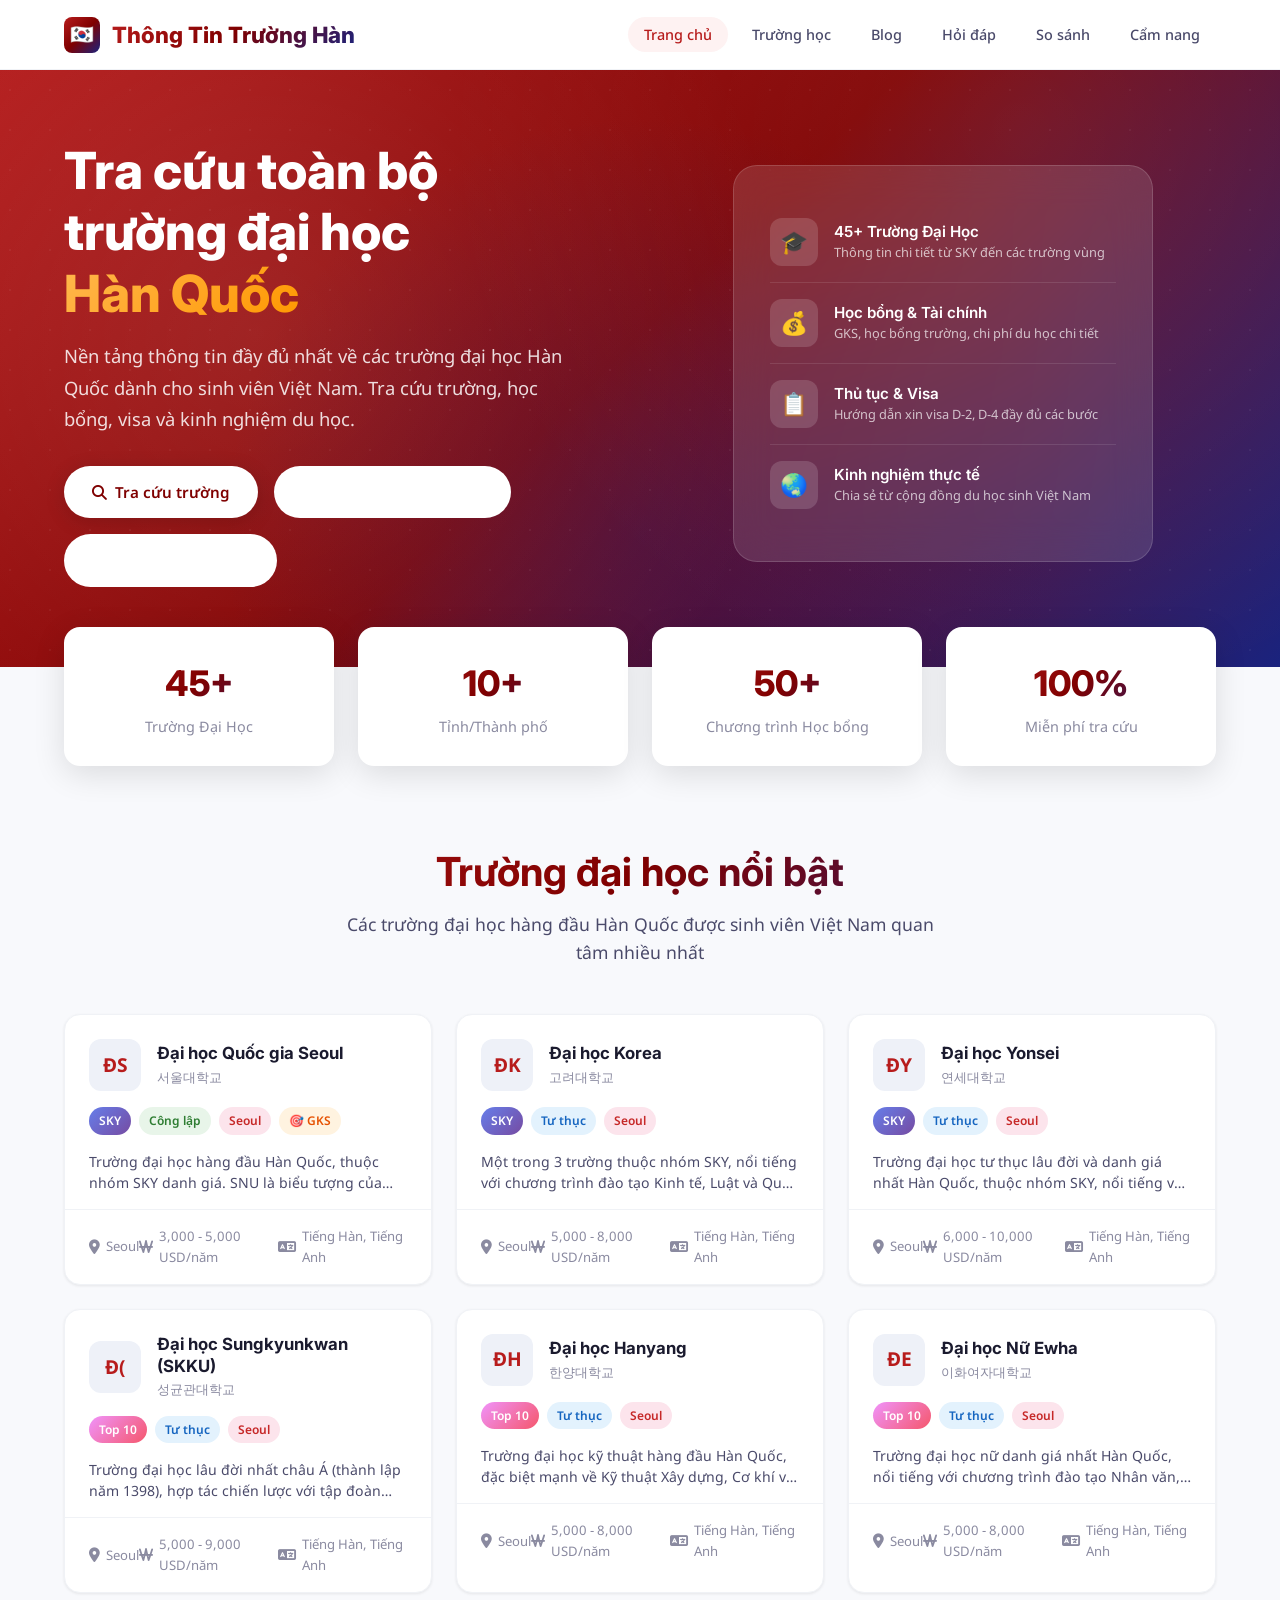
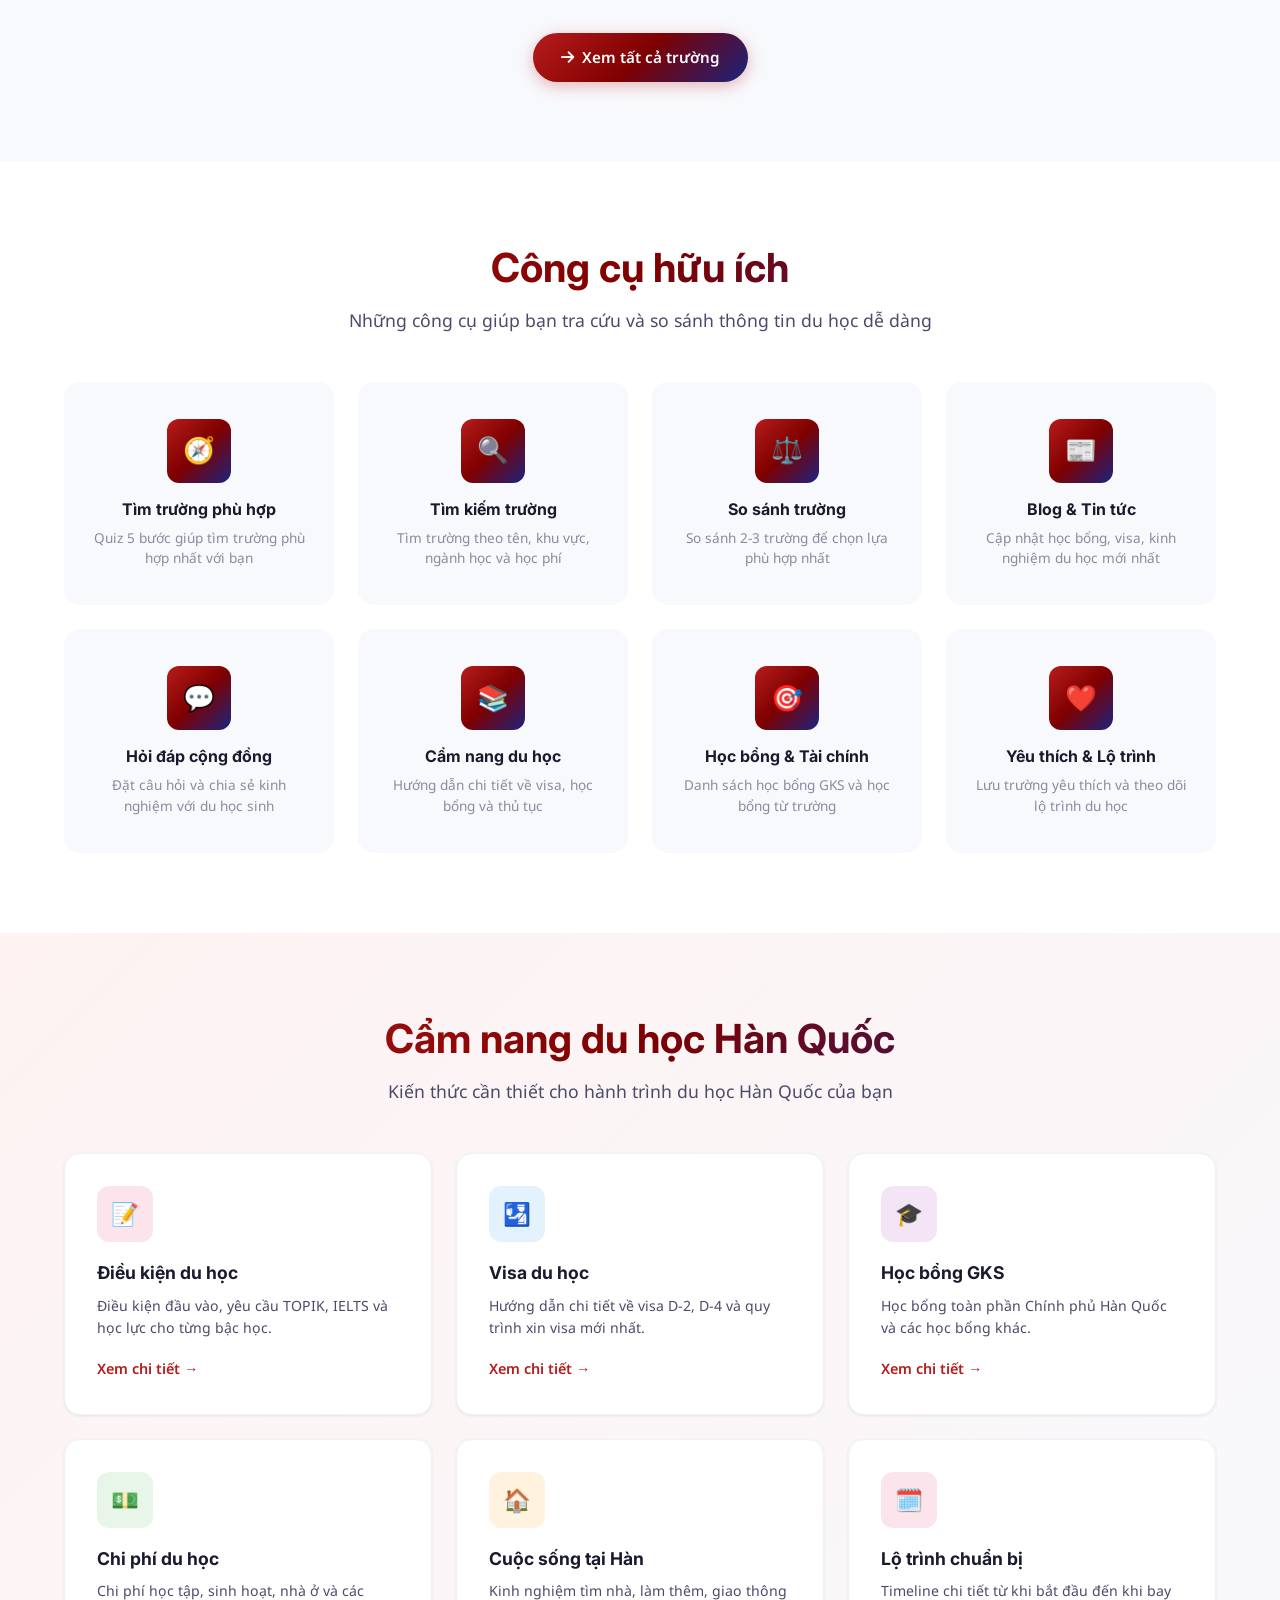
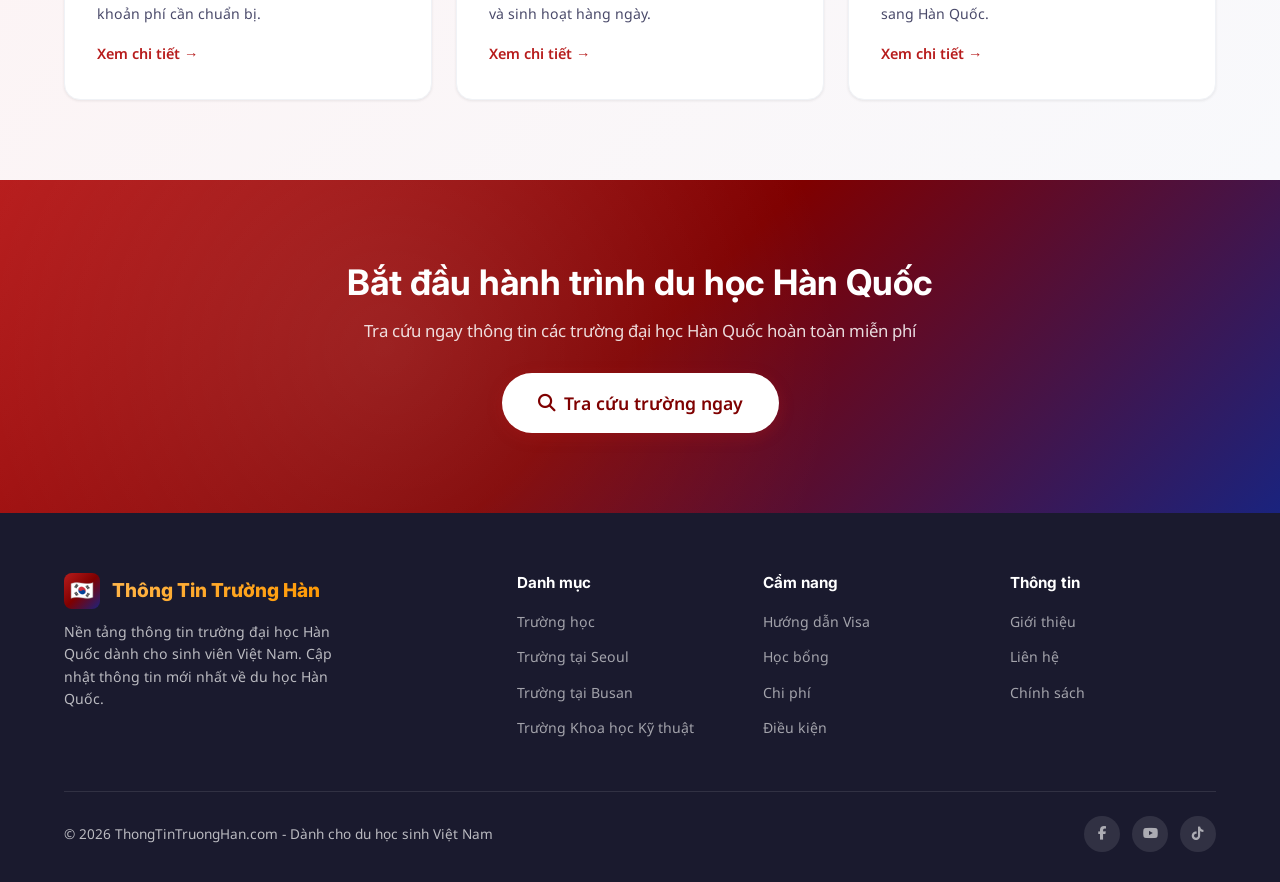
==== index.html @ 52c61689 "Initial commit: ThongTinTruongHan.com - Korean university info website for Vietnamese students" ====
<!DOCTYPE html>
<html lang="vi" xmlns:og="http://ogp.me/ns#">
<head>
    <meta charset="UTF-8">
    <meta name="viewport" content="width=device-width, initial-scale=1.0">
    
    <!-- Google tag (gtag.js) -->
    <script async src="https://www.googletagmanager.com/gtag/js?id=G-XXXXXXXXXX"></script>
    <script>
      window.dataLayer = window.dataLayer || [];
      function gtag(){dataLayer.push(arguments);}
      gtag('js', new Date());
      gtag('config', 'G-XXXXXXXXXX');
    </script>

    <title>Thông Tin Trường Hàn - Tra cứu trường đại học Hàn Quốc cho du học sinh Việt Nam</title>
    <meta name="description" content="Trang thông tin toàn diện về các trường đại học Hàn Quốc dành cho du học sinh Việt Nam. Tra cứu thông tin trường, học bổng, visa và cẩm nang du học Hàn Quốc.">
    <meta name="keywords" content="du học Hàn Quốc, trường đại học Hàn Quốc, học bổng Hàn Quốc, visa du học Hàn Quốc, du học sinh Việt Nam tại Hàn Quốc, thông tin trường Hàn">
    <meta name="robots" content="index, follow">
    <link rel="canonical" href="https://thongtintruonghan.com/">
    
    <!-- Open Graph -->
    <meta property="og:type" content="website">
    <meta property="og:title" content="Thông Tin Trường Hàn - Tra cứu trường đại học Hàn Quốc cho du học sinh Việt Nam">
    <meta property="og:description" content="Trang thông tin toàn diện về các trường đại học Hàn Quốc dành cho du học sinh Việt Nam. Tra cứu trường, học bổng, visa và cẩm nang du học.">
    <meta property="og:url" content="https://thongtintruonghan.com/">
    <meta property="og:locale" content="vi_VN">
    <meta property="og:site_name" content="Thông Tin Trường Hàn">
    
    <!-- Twitter Card -->
    <meta name="twitter:card" content="summary_large_image">
    <meta name="twitter:title" content="Thông Tin Trường Hàn - Tra cứu trường đại học Hàn Quốc">
    <meta name="twitter:description" content="Trang thông tin toàn diện về các trường đại học Hàn Quốc dành cho du học sinh Việt Nam.">
    
    <link rel="stylesheet" href="https://cdnjs.cloudflare.com/ajax/libs/font-awesome/6.5.1/css/all.min.css">
    <link rel="stylesheet" href="css/style.css">
    
    <!-- JSON-LD Structured Data: Website & Organization -->
    <script type="application/ld+json">
    {
        "@context": "https://schema.org",
        "@type": "WebSite",
        "name": "Thông Tin Trường Hàn",
        "url": "https://thongtintruonghan.com/",
        "description": "Nền tảng thông tin trường đại học Hàn Quốc dành cho du học sinh Việt Nam",
        "inLanguage": "vi",
        "potentialAction": {
            "@type": "SearchAction",
            "target": "https://thongtintruonghan.com/truong-hoc.html?search={search_term_string}",
            "query-input": "required name=search_term_string"
        }
    }
    </script>
    <script type="application/ld+json">
    {
        "@context": "https://schema.org",
        "@type": "Organization",
        "name": "Thông Tin Trường Hàn",
        "url": "https://thongtintruonghan.com/",
        "description": "Nền tảng thông tin trường đại học Hàn Quốc dành cho du học sinh Việt Nam",
        "foundingDate": "2026",
        "numberOfEmployees": {"@type": "QuantitativeValue", "minValue": 1, "maxValue": 5}
    }
    </script>
    
    <!-- Breadcrumb structured data -->
    <script type="application/ld+json">
    {
        "@context": "https://schema.org",
        "@type": "BreadcrumbList",
        "itemListElement": [{
            "@type": "ListItem",
            "position": 1,
            "name": "Trang chủ",
            "item": "https://thongtintruonghan.com/"
        }]
    }
    </script>
</head>
<body>
    <!-- Navigation -->
    <nav class="navbar" id="navbar">
        <div class="container">
            <a href="index.html" class="nav-brand">
                <div class="brand-icon">🇰🇷</div>
                <span>Thông Tin Trường Hàn</span>
            </a>
            <button class="nav-toggle" id="navToggle" aria-label="Toggle menu">☰</button>
            <ul class="nav-links" id="navLinks">
                <li><a href="index.html" class="active">Trang chủ</a></li>
                <li><a href="truong-hoc.html">Trường học</a></li>
                <li><a href="blog.html">Blog</a></li>
                <li><a href="hoi-dap.html">Hỏi đáp</a></li>
                <li><a href="truong-hoc.html?compare=true">So sánh</a></li>
                <li><a href="cam-nang-du-hoc.html">Cẩm nang</a></li>
            </ul>
        </div>
    </nav>

    <!-- Hero Section -->
    <section class="hero">
        <div class="hero-pattern"></div>
        <div class="container">
            <div class="hero-content">
                <h1>Tra cứu toàn bộ trường đại học <span class="highlight">Hàn Quốc</span></h1>
                <p>Nền tảng thông tin đầy đủ nhất về các trường đại học Hàn Quốc dành cho sinh viên Việt Nam. Tra cứu trường, học bổng, visa và kinh nghiệm du học.</p>
                <div class="hero-buttons">
                    <a href="truong-hoc.html" class="btn btn-primary">
                        <i class="fas fa-search"></i> Tra cứu trường
                    </a>
                    <a href="#" onclick="QuizApp.open(); return false;" class="btn btn-secondary">
                        <i class="fas fa-compass"></i> Tìm trường phù hợp
                    </a>
                    <a href="cam-nang-du-hoc.html" class="btn btn-secondary">
                        <i class="fas fa-book"></i> Cẩm nang du học
                    </a>
                </div>
            </div>
            <div class="hero-visual">
                <div class="hero-card">
                    <div class="hero-card-row">
                        <div class="hero-card-icon">🎓</div>
                        <div class="hero-card-text">
                            <h4>45+ Trường Đại Học</h4>
                            <p>Thông tin chi tiết từ SKY đến các trường vùng</p>
                        </div>
                    </div>
                    <div class="hero-card-row">
                        <div class="hero-card-icon">💰</div>
                        <div class="hero-card-text">
                            <h4>Học bổng & Tài chính</h4>
                            <p>GKS, học bổng trường, chi phí du học chi tiết</p>
                        </div>
                    </div>
                    <div class="hero-card-row">
                        <div class="hero-card-icon">📋</div>
                        <div class="hero-card-text">
                            <h4>Thủ tục & Visa</h4>
                            <p>Hướng dẫn xin visa D-2, D-4 đầy đủ các bước</p>
                        </div>
                    </div>
                    <div class="hero-card-row">
                        <div class="hero-card-icon">🌏</div>
                        <div class="hero-card-text">
                            <h4>Kinh nghiệm thực tế</h4>
                            <p>Chia sẻ từ cộng đồng du học sinh Việt Nam</p>
                        </div>
                    </div>
                </div>
            </div>
        </div>
    </section>

    <!-- Stats -->
    <section class="stats">
        <div class="container">
            <div class="stats-grid">
                <div class="stat-card">
                    <div class="stat-number" id="statUniversities">45+</div>
                    <div class="stat-label">Trường Đại Học</div>
                </div>
                <div class="stat-card">
                    <div class="stat-number" id="statRegions">10+</div>
                    <div class="stat-label">Tỉnh/Thành phố</div>
                </div>
                <div class="stat-card">
                    <div class="stat-number" id="statScholarships">50+</div>
                    <div class="stat-label">Chương trình Học bổng</div>
                </div>
                <div class="stat-card">
                    <div class="stat-number" id="statVisitors">100%</div>
                    <div class="stat-label">Miễn phí tra cứu</div>
                </div>
            </div>
        </div>
    </section>

    <!-- Featured Universities -->
    <section class="featured" id="featured">
        <div class="container">
            <h2 class="section-title">Trường đại học nổi bật</h2>
            <p class="section-subtitle">Các trường đại học hàng đầu Hàn Quốc được sinh viên Việt Nam quan tâm nhiều nhất</p>
            <div class="featured-grid" id="featuredGrid">
                <!-- Rendered by JS -->
            </div>
            <div class="view-more">
                <a href="truong-hoc.html" class="btn btn-primary">
                    <i class="fas fa-arrow-right"></i> Xem tất cả trường
                </a>
            </div>
        </div>
    </section>

    <!-- Quick Links -->
    <section class="quick-links">
        <div class="container">
            <h2 class="section-title">Công cụ hữu ích</h2>
            <p class="section-subtitle">Những công cụ giúp bạn tra cứu và so sánh thông tin du học dễ dàng</p>
            <div class="features-grid">
                <a href="#" onclick="QuizApp.open(); return false;" class="feature-item">
                    <div class="feature-icon">🧭</div>
                    <h4>Tìm trường phù hợp</h4>
                    <p>Quiz 5 bước giúp tìm trường phù hợp nhất với bạn</p>
                </a>
                <a href="truong-hoc.html" class="feature-item">
                    <div class="feature-icon">🔍</div>
                    <h4>Tìm kiếm trường</h4>
                    <p>Tìm trường theo tên, khu vực, ngành học và học phí</p>
                </a>
                <a href="truong-hoc.html?compare=true" class="feature-item">
                    <div class="feature-icon">⚖️</div>
                    <h4>So sánh trường</h4>
                    <p>So sánh 2-3 trường để chọn lựa phù hợp nhất</p>
                </a>
                <a href="blog.html" class="feature-item">
                    <div class="feature-icon">📰</div>
                    <h4>Blog & Tin tức</h4>
                    <p>Cập nhật học bổng, visa, kinh nghiệm du học mới nhất</p>
                </a>
                <a href="hoi-dap.html" class="feature-item">
                    <div class="feature-icon">💬</div>
                    <h4>Hỏi đáp cộng đồng</h4>
                    <p>Đặt câu hỏi và chia sẻ kinh nghiệm với du học sinh</p>
                </a>
                <a href="cam-nang-du-hoc.html" class="feature-item">
                    <div class="feature-icon">📚</div>
                    <h4>Cẩm nang du học</h4>
                    <p>Hướng dẫn chi tiết về visa, học bổng và thủ tục</p>
                </a>
                <a href="truong-hoc.html?filter=scholarship" class="feature-item">
                    <div class="feature-icon">🎯</div>
                    <h4>Học bổng & Tài chính</h4>
                    <p>Danh sách học bổng GKS và học bổng từ trường</p>
                </a>
                <a href="truong-hoc.html" class="feature-item">
                    <div class="feature-icon">❤️</div>
                    <h4>Yêu thích & Lộ trình</h4>
                    <p>Lưu trường yêu thích và theo dõi lộ trình du học</p>
                </a>
            </div>
        </div>
    </section>

    <!-- Guide Section -->
    <section class="guide-section">
        <div class="container">
            <h2 class="section-title">Cẩm nang du học Hàn Quốc</h2>
            <p class="section-subtitle">Kiến thức cần thiết cho hành trình du học Hàn Quốc của bạn</p>
            <div class="guide-grid">
                <div class="guide-card">
                    <div class="guide-icon">📝</div>
                    <h4>Điều kiện du học</h4>
                    <p>Điều kiện đầu vào, yêu cầu TOPIK, IELTS và học lực cho từng bậc học.</p>
                    <a href="cam-nang-du-hoc.html#dieu-kien" class="guide-link">Xem chi tiết →</a>
                </div>
                <div class="guide-card">
                    <div class="guide-icon">🛂</div>
                    <h4>Visa du học</h4>
                    <p>Hướng dẫn chi tiết về visa D-2, D-4 và quy trình xin visa mới nhất.</p>
                    <a href="cam-nang-du-hoc.html#visa" class="guide-link">Xem chi tiết →</a>
                </div>
                <div class="guide-card">
                    <div class="guide-icon">🎓</div>
                    <h4>Học bổng GKS</h4>
                    <p>Học bổng toàn phần Chính phủ Hàn Quốc và các học bổng khác.</p>
                    <a href="cam-nang-du-hoc.html#hoc-bong" class="guide-link">Xem chi tiết →</a>
                </div>
                <div class="guide-card">
                    <div class="guide-icon">💵</div>
                    <h4>Chi phí du học</h4>
                    <p>Chi phí học tập, sinh hoạt, nhà ở và các khoản phí cần chuẩn bị.</p>
                    <a href="cam-nang-du-hoc.html#chi-phi" class="guide-link">Xem chi tiết →</a>
                </div>
                <div class="guide-card">
                    <div class="guide-icon">🏠</div>
                    <h4>Cuộc sống tại Hàn</h4>
                    <p>Kinh nghiệm tìm nhà, làm thêm, giao thông và sinh hoạt hàng ngày.</p>
                    <a href="cam-nang-du-hoc.html#cuoc-song" class="guide-link">Xem chi tiết →</a>
                </div>
                <div class="guide-card">
                    <div class="guide-icon">🗓️</div>
                    <h4>Lộ trình chuẩn bị</h4>
                    <p>Timeline chi tiết từ khi bắt đầu đến khi bay sang Hàn Quốc.</p>
                    <a href="cam-nang-du-hoc.html#lo-trinh" class="guide-link">Xem chi tiết →</a>
                </div>
            </div>
        </div>
    </section>

    <!-- CTA Section -->
    <section class="cta-section">
        <div class="container">
            <div class="cta-content">
                <h2>Bắt đầu hành trình du học Hàn Quốc</h2>
                <p>Tra cứu ngay thông tin các trường đại học Hàn Quốc hoàn toàn miễn phí</p>
                <a href="truong-hoc.html" class="btn btn-primary btn-lg" style="background: white; color: var(--primary-dark);">
                    <i class="fas fa-search"></i> Tra cứu trường ngay
                </a>
            </div>
        </div>
    </section>

    <!-- Footer -->
    <footer class="footer">
        <div class="container">
            <div class="footer-grid">
                <div class="footer-brand">
                    <div class="nav-brand">
                        <div class="brand-icon">🇰🇷</div>
                        <span>Thông Tin Trường Hàn</span>
                    </div>
                    <p>Nền tảng thông tin trường đại học Hàn Quốc dành cho sinh viên Việt Nam. Cập nhật thông tin mới nhất về du học Hàn Quốc.</p>
                </div>
                <div>
                    <h4>Danh mục</h4>
                    <ul>
                        <li><a href="truong-hoc.html">Trường học</a></li>
                        <li><a href="truong-hoc.html?filter=seoul">Trường tại Seoul</a></li>
                        <li><a href="truong-hoc.html?filter=busan">Trường tại Busan</a></li>
                        <li><a href="truong-hoc.html?filter=science">Trường Khoa học Kỹ thuật</a></li>
                    </ul>
                </div>
                <div>
                    <h4>Cẩm nang</h4>
                    <ul>
                        <li><a href="cam-nang-du-hoc.html#visa">Hướng dẫn Visa</a></li>
                        <li><a href="cam-nang-du-hoc.html#hoc-bong">Học bổng</a></li>
                        <li><a href="cam-nang-du-hoc.html#chi-phi">Chi phí</a></li>
                        <li><a href="cam-nang-du-hoc.html#dieu-kien">Điều kiện</a></li>
                    </ul>
                </div>
                <div>
                    <h4>Thông tin</h4>
                    <ul>
                        <li><a href="#">Giới thiệu</a></li>
                        <li><a href="#">Liên hệ</a></li>
                        <li><a href="#">Chính sách</a></li>
                    </ul>
                </div>
            </div>
            <div class="footer-bottom">
                <div>© 2026 ThongTinTruongHan.com - Dành cho du học sinh Việt Nam</div>
                <div class="footer-social">
                    <a href="#" aria-label="Facebook"><i class="fab fa-facebook-f"></i></a>
                    <a href="#" aria-label="YouTube"><i class="fab fa-youtube"></i></a>
                    <a href="#" aria-label="TikTok"><i class="fab fa-tiktok"></i></a>
                </div>
            </div>
        </div>
    </footer>

    <!-- Back to Top -->
    <button class="back-to-top" id="backToTop" aria-label="Back to top">
        <i class="fas fa-arrow-up"></i>
    </button>

    <!-- Quiz Modal -->
    <div class="quiz-overlay" id="quizModal">
        <div class="quiz-modal">
            <button class="quiz-close" onclick="QuizApp.close()">✕</button>
            <div id="quizContent">
                <!-- Rendered by QuizApp -->
            </div>
        </div>
    </div>

    <script src="js/university-data.js"></script>
    <script src="js/main.js"></script>
    <script src="js/features.js"></script>
</body>
</html>
---- css/style.css ----
/* ==========================================
   THÔNG TIN TRƯỜNG HÀN - Korean Universities Info
   Main Stylesheet
   ========================================== */

@import url('https://fonts.googleapis.com/css2?family=Inter:wght@300;400;500;600;700;800&family=Noto+Sans:wght@300;400;500;600;700;800&family=Noto+Sans:wght@300;400;500;700&display=swap');

/* ===== CSS Variables ===== */
:root {
    --primary: #b71c1c;
    --primary-light: #e53935;
    --primary-dark: #7f0000;
    --primary-bg: #fef2f2;
    --secondary: #1a237e;
    --secondary-light: #3949ab;
    --accent: #f57c00;
    --accent-light: #ffb74d;
    
    --text-primary: #1a1a2e;
    --text-secondary: #4a4a6a;
    --text-muted: #8a8aa0;
    --text-light: #ffffff;
    
    --bg-primary: #ffffff;
    --bg-secondary: #f8f9fc;
    --bg-tertiary: #eef1f8;
    --bg-gradient: linear-gradient(135deg, #b71c1c 0%, #7f0000 50%, #1a237e 100%);
    --bg-gradient-light: linear-gradient(135deg, #fef2f2 0%, #f8f9fc 100%);
    
    --border: #e2e5ec;
    --border-light: #f0f2f6;
    --shadow-sm: 0 1px 3px rgba(0,0,0,0.08);
    --shadow-md: 0 4px 12px rgba(0,0,0,0.1);
    --shadow-lg: 0 8px 32px rgba(0,0,0,0.12);
    --shadow-xl: 0 16px 48px rgba(0,0,0,0.15);
    
    --radius-sm: 8px;
    --radius-md: 12px;
    --radius-lg: 16px;
    --radius-xl: 24px;
    --radius-full: 9999px;
    
    --nav-height: 70px;
    --container: 1200px;
    --transition: all 0.3s cubic-bezier(0.4, 0, 0.2, 1);
}

/* ===== Reset & Base ===== */
*, *::before, *::after {
    margin: 0;
    padding: 0;
    box-sizing: border-box;
}

html {
    scroll-behavior: smooth;
}

body {
    font-family: 'Noto Sans', -apple-system, BlinkMacSystemFont, 'Segoe UI', sans-serif;
    color: var(--text-primary);
    background: var(--bg-secondary);
    line-height: 1.6;
    overflow-x: hidden;
    -webkit-font-smoothing: antialiased;
}

/* ===== Typography ===== */
h1, h2, h3, h4, h5, h6 {
    font-family: 'Inter', 'Noto Sans', sans-serif;
    font-weight: 700;
    line-height: 1.3;
}

a {
    color: var(--primary);
    text-decoration: none;
    transition: var(--transition);
}

a:hover {
    color: var(--primary-light);
}

img {
    max-width: 100%;
    height: auto;
}

.container {
    max-width: var(--container);
    margin: 0 auto;
    padding: 0 24px;
}

.section-title {
    font-size: 2.5rem;
    text-align: center;
    margin-bottom: 12px;
    background: var(--bg-gradient);
    -webkit-background-clip: text;
    -webkit-text-fill-color: transparent;
    background-clip: text;
}

.section-subtitle {
    text-align: center;
    color: var(--text-secondary);
    font-size: 1.1rem;
    max-width: 600px;
    margin: 0 auto 48px;
}

/* ===== Buttons ===== */
.btn {
    display: inline-flex;
    align-items: center;
    gap: 8px;
    padding: 12px 28px;
    border-radius: var(--radius-full);
    font-weight: 600;
    font-size: 0.95rem;
    cursor: pointer;
    transition: var(--transition);
    border: none;
    font-family: inherit;
    text-decoration: none;
}

.btn-primary {
    background: var(--bg-gradient);
    color: var(--text-light);
    box-shadow: 0 4px 15px rgba(183, 28, 28, 0.3);
}

.btn-primary:hover {
    transform: translateY(-2px);
    box-shadow: 0 8px 25px rgba(183, 28, 28, 0.4);
    color: var(--text-light);
}

.btn-secondary {
    background: var(--bg-primary);
    color: var(--text-primary);
    border: 2px solid var(--border);
}

.btn-secondary:hover {
    border-color: var(--primary);
    color: var(--primary);
    transform: translateY(-2px);
}

.btn-sm {
    padding: 8px 18px;
    font-size: 0.85rem;
}

.btn-lg {
    padding: 16px 36px;
    font-size: 1.1rem;
}

.btn-icon {
    width: 40px;
    height: 40px;
    padding: 0;
    display: flex;
    align-items: center;
    justify-content: center;
    border-radius: var(--radius-sm);
}

/* ===== Navigation ===== */
.navbar {
    position: fixed;
    top: 0;
    left: 0;
    right: 0;
    height: var(--nav-height);
    background: var(--bg-primary);
    border-bottom: 1px solid var(--border-light);
    z-index: 1000;
    transition: var(--transition);
}

.navbar.scrolled {
    box-shadow: var(--shadow-md);
}

.navbar .container {
    display: flex;
    align-items: center;
    justify-content: space-between;
    height: 100%;
}

.nav-brand {
    display: flex;
    align-items: center;
    gap: 12px;
    text-decoration: none;
    color: var(--text-primary);
    font-weight: 800;
    font-size: 1.4rem;
    font-family: 'Inter', sans-serif;
}

.nav-brand .brand-icon {
    width: 36px;
    height: 36px;
    background: var(--bg-gradient);
    border-radius: var(--radius-sm);
    display: flex;
    align-items: center;
    justify-content: center;
    color: white;
    font-size: 1.2rem;
}

.nav-brand span {
    background: var(--bg-gradient);
    -webkit-background-clip: text;
    -webkit-text-fill-color: transparent;
    background-clip: text;
}

.nav-links {
    display: flex;
    align-items: center;
    gap: 8px;
    list-style: none;
}

.nav-links a {
    padding: 8px 16px;
    border-radius: var(--radius-full);
    color: var(--text-secondary);
    font-weight: 500;
    font-size: 0.9rem;
    text-decoration: none;
    transition: var(--transition);
}

.nav-links a:hover,
.nav-links a.active {
    color: var(--primary);
    background: var(--primary-bg);
}

.nav-toggle {
    display: none;
    background: none;
    border: none;
    font-size: 1.5rem;
    cursor: pointer;
    color: var(--text-primary);
    padding: 8px;
}

/* ===== Hero Section ===== */
.hero {
    padding: 140px 0 80px;
    background: var(--bg-gradient);
    position: relative;
    overflow: hidden;
    min-height: 600px;
    display: flex;
    align-items: center;
}

.hero::before {
    content: '';
    position: absolute;
    top: 0;
    left: 0;
    right: 0;
    bottom: 0;
    background: 
        radial-gradient(circle at 20% 50%, rgba(255,255,255,0.1) 0%, transparent 50%),
        radial-gradient(circle at 80% 20%, rgba(255,255,255,0.08) 0%, transparent 50%),
        radial-gradient(circle at 50% 80%, rgba(26,35,126,0.3) 0%, transparent 50%);
}

.hero-pattern {
    position: absolute;
    top: 0;
    left: 0;
    right: 0;
    bottom: 0;
    opacity: 0.05;
    background-image: radial-gradient(circle at 25% 25%, white 1px, transparent 1px);
    background-size: 40px 40px;
}

.hero .container {
    position: relative;
    z-index: 1;
    display: grid;
    grid-template-columns: 1fr 1fr;
    gap: 60px;
    align-items: center;
}

.hero-content h1 {
    color: white;
    font-size: 3.2rem;
    font-weight: 800;
    margin-bottom: 16px;
    line-height: 1.2;
}

.hero-content h1 .highlight {
    display: inline-block;
    background: linear-gradient(135deg, #ffb74d, #ff9800);
    -webkit-background-clip: text;
    -webkit-text-fill-color: transparent;
    background-clip: text;
}

.hero-content p {
    color: rgba(255,255,255,0.85);
    font-size: 1.15rem;
    margin-bottom: 32px;
    max-width: 500px;
    line-height: 1.7;
}

.hero-buttons {
    display: flex;
    gap: 16px;
    flex-wrap: wrap;
}

.hero-buttons .btn-primary {
    background: white;
    color: var(--primary-dark);
    box-shadow: 0 4px 20px rgba(0,0,0,0.15);
}

.hero-buttons .btn-primary:hover {
    transform: translateY(-2px);
    box-shadow: 0 8px 30px rgba(0,0,0,0.2);
}

.hero-buttons .btn-secondary {
    border-color: rgba(255,255,255,0.3);
    color: white;
}

.hero-buttons .btn-secondary:hover {
    border-color: white;
    color: white;
    background: rgba(255,255,255,0.1);
}

.hero-visual {
    display: flex;
    justify-content: center;
    align-items: center;
}

.hero-card {
    background: rgba(255,255,255,0.12);
    backdrop-filter: blur(20px);
    border-radius: var(--radius-xl);
    padding: 36px;
    border: 1px solid rgba(255,255,255,0.15);
    width: 100%;
    max-width: 420px;
}

.hero-card-row {
    display: flex;
    align-items: center;
    gap: 16px;
    padding: 16px 0;
    border-bottom: 1px solid rgba(255,255,255,0.1);
}

.hero-card-row:last-child {
    border-bottom: none;
}

.hero-card-icon {
    width: 48px;
    height: 48px;
    background: rgba(255,255,255,0.15);
    border-radius: var(--radius-md);
    display: flex;
    align-items: center;
    justify-content: center;
    font-size: 1.4rem;
    flex-shrink: 0;
}

.hero-card-text h4 {
    color: white;
    font-size: 0.95rem;
    font-weight: 600;
}

.hero-card-text p {
    color: rgba(255,255,255,0.7);
    font-size: 0.8rem;
    margin: 0;
    font-weight: 400;
}

/* ===== Stats Section ===== */
.stats {
    padding: -40px 0 60px;
    position: relative;
    z-index: 2;
    margin-top: -40px;
}

.stats-grid {
    display: grid;
    grid-template-columns: repeat(4, 1fr);
    gap: 24px;
}

.stat-card {
    background: var(--bg-primary);
    border-radius: var(--radius-lg);
    padding: 28px;
    text-align: center;
    box-shadow: var(--shadow-lg);
    transition: var(--transition);
}

.stat-card:hover {
    transform: translateY(-4px);
    box-shadow: var(--shadow-xl);
}

.stat-number {
    font-size: 2.2rem;
    font-weight: 800;
    font-family: 'Inter', sans-serif;
    background: var(--bg-gradient);
    -webkit-background-clip: text;
    -webkit-text-fill-color: transparent;
    background-clip: text;
}

.stat-label {
    color: var(--text-muted);
    font-size: 0.9rem;
    margin-top: 4px;
}

/* ===== Featured Universities ===== */
.featured {
    padding: 80px 0;
}

.featured-grid {
    display: grid;
    grid-template-columns: repeat(3, 1fr);
    gap: 24px;
}

.university-card {
    background: var(--bg-primary);
    border-radius: var(--radius-lg);
    overflow: hidden;
    box-shadow: var(--shadow-sm);
    transition: var(--transition);
    border: 1px solid var(--border-light);
    cursor: pointer;
}

.university-card:hover {
    transform: translateY(-6px);
    box-shadow: var(--shadow-lg);
    border-color: transparent;
}

.card-header {
    padding: 24px 24px 16px;
    display: flex;
    align-items: center;
    gap: 16px;
}

.card-logo {
    width: 52px;
    height: 52px;
    border-radius: var(--radius-md);
    background: var(--bg-tertiary);
    display: flex;
    align-items: center;
    justify-content: center;
    flex-shrink: 0;
    overflow: hidden;
    padding: 4px;
}

.card-logo img {
    width: 100%;
    height: 100%;
    object-fit: contain;
}

.card-logo-placeholder {
    width: 100%;
    height: 100%;
    display: flex;
    align-items: center;
    justify-content: center;
    font-weight: 700;
    font-size: 1.2rem;
    color: var(--primary);
}

.card-title h3 {
    font-size: 1.05rem;
    margin-bottom: 2px;
}

.card-title .kr-name {
    font-size: 0.8rem;
    color: var(--text-muted);
    font-weight: 400;
}

.card-badges {
    padding: 0 24px;
    display: flex;
    gap: 8px;
    flex-wrap: wrap;
}

.badge {
    display: inline-flex;
    align-items: center;
    padding: 4px 10px;
    border-radius: var(--radius-full);
    font-size: 0.75rem;
    font-weight: 600;
}

.badge-sky {
    background: linear-gradient(135deg, #667eea, #764ba2);
    color: white;
}

.badge-top10 {
    background: linear-gradient(135deg, #f093fb, #f5576c);
    color: white;
}

.badge-public {
    background: #e8f5e9;
    color: #2e7d32;
}

.badge-private {
    background: #e3f2fd;
    color: #1565c0;
}

.badge-seoul {
    background: #fce4ec;
    color: #c62828;
}

.badge-busan {
    background: #e3f2fd;
    color: #0d47a1;
}

.badge-daejeon {
    background: #f3e5f5;
    color: #6a1b9a;
}

.badge-gks {
    background: #fff3e0;
    color: #e65100;
}

.card-body {
    padding: 16px 24px;
}

.card-desc {
    font-size: 0.88rem;
    color: var(--text-secondary);
    display: -webkit-box;
    -webkit-line-clamp: 2;
    -webkit-box-orient: vertical;
    overflow: hidden;
    line-height: 1.5;
}

.card-footer {
    padding: 16px 24px;
    border-top: 1px solid var(--border-light);
    display: flex;
    justify-content: space-between;
    align-items: center;
}

.card-footer .info-item {
    display: flex;
    align-items: center;
    gap: 6px;
    font-size: 0.82rem;
    color: var(--text-muted);
}

.card-footer .info-item i {
    font-size: 0.9rem;
}

.view-more {
    text-align: center;
    margin-top: 40px;
}

/* ===== Quick Links / Features Section ===== */
.quick-links {
    padding: 80px 0;
    background: var(--bg-primary);
}

.features-grid {
    display: grid;
    grid-template-columns: repeat(4, 1fr);
    gap: 24px;
}

.feature-item {
    text-align: center;
    padding: 36px 24px;
    border-radius: var(--radius-lg);
    background: var(--bg-secondary);
    transition: var(--transition);
    cursor: pointer;
    text-decoration: none;
    color: var(--text-primary);
    border: 1px solid transparent;
}

.feature-item:hover {
    transform: translateY(-4px);
    box-shadow: var(--shadow-md);
    border-color: var(--border);
    color: var(--text-primary);
}

.feature-icon {
    width: 64px;
    height: 64px;
    margin: 0 auto 16px;
    border-radius: var(--radius-md);
    background: var(--bg-gradient);
    display: flex;
    align-items: center;
    justify-content: center;
    font-size: 1.6rem;
}

.feature-item h4 {
    font-size: 1rem;
    margin-bottom: 8px;
}

.feature-item p {
    font-size: 0.85rem;
    color: var(--text-muted);
    line-height: 1.5;
}

/* ===== Guide Section ===== */
.guide-section {
    padding: 80px 0;
    background: var(--bg-gradient-light);
}

.guide-grid {
    display: grid;
    grid-template-columns: repeat(3, 1fr);
    gap: 24px;
}

.guide-card {
    background: var(--bg-primary);
    border-radius: var(--radius-lg);
    padding: 32px;
    box-shadow: var(--shadow-sm);
    border: 1px solid var(--border-light);
    transition: var(--transition);
}

.guide-card:hover {
    transform: translateY(-4px);
    box-shadow: var(--shadow-md);
}

.guide-card .guide-icon {
    width: 56px;
    height: 56px;
    border-radius: var(--radius-md);
    margin-bottom: 20px;
    display: flex;
    align-items: center;
    justify-content: center;
    font-size: 1.4rem;
}

.guide-card:nth-child(1) .guide-icon { background: #fce4ec; color: #c62828; }
.guide-card:nth-child(2) .guide-icon { background: #e3f2fd; color: #1565c0; }
.guide-card:nth-child(3) .guide-icon { background: #f3e5f5; color: #6a1b9a; }
.guide-card:nth-child(4) .guide-icon { background: #e8f5e9; color: #2e7d32; }
.guide-card:nth-child(5) .guide-icon { background: #fff3e0; color: #e65100; }
.guide-card:nth-child(6) .guide-icon { background: #fce4ec; color: #b71c1c; }

.guide-card h4 {
    font-size: 1.1rem;
    margin-bottom: 10px;
}

.guide-card p {
    font-size: 0.88rem;
    color: var(--text-secondary);
    line-height: 1.6;
    margin-bottom: 16px;
}

.guide-card .guide-link {
    font-weight: 600;
    font-size: 0.9rem;
    display: inline-flex;
    align-items: center;
    gap: 6px;
}

/* ===== Newsletter / CTA ===== */
.cta-section {
    padding: 80px 0;
    background: var(--bg-gradient);
    position: relative;
    overflow: hidden;
}

.cta-section::before {
    content: '';
    position: absolute;
    top: 0;
    left: 0;
    right: 0;
    bottom: 0;
    background: radial-gradient(circle at 30% 50%, rgba(255,255,255,0.1) 0%, transparent 50%);
}

.cta-content {
    position: relative;
    z-index: 1;
    text-align: center;
    max-width: 600px;
    margin: 0 auto;
}

.cta-content h2 {
    color: white;
    font-size: 2.2rem;
    margin-bottom: 12px;
}

.cta-content p {
    color: rgba(255,255,255,0.85);
    margin-bottom: 28px;
    font-size: 1.05rem;
}

.cta-form {
    display: flex;
    gap: 12px;
    max-width: 480px;
    margin: 0 auto;
}

.cta-form input {
    flex: 1;
    padding: 14px 20px;
    border-radius: var(--radius-full);
    border: 1px solid rgba(255,255,255,0.3);
    background: rgba(255,255,255,0.15);
    color: white;
    font-size: 0.95rem;
    outline: none;
    font-family: inherit;
}

.cta-form input::placeholder {
    color: rgba(255,255,255,0.6);
}

.cta-form input:focus {
    border-color: white;
    background: rgba(255,255,255,0.2);
}

.cta-form .btn {
    background: white;
    color: var(--primary-dark);
    flex-shrink: 0;
}

.cta-form .btn:hover {
    background: #f5f5f5;
}

/* ===== Footer ===== */
.footer {
    background: #1a1a2e;
    color: rgba(255,255,255,0.7);
    padding: 60px 0 30px;
}

.footer-grid {
    display: grid;
    grid-template-columns: 2fr 1fr 1fr 1fr;
    gap: 40px;
    margin-bottom: 40px;
}

.footer-brand .nav-brand {
    font-size: 1.2rem;
    margin-bottom: 12px;
}

.footer-brand .nav-brand span {
    background: linear-gradient(135deg, #ffb74d, #ff9800);
    -webkit-background-clip: text;
    -webkit-text-fill-color: transparent;
    background-clip: text;
}

.footer-brand p {
    font-size: 0.88rem;
    line-height: 1.6;
    max-width: 300px;
}

.footer h4 {
    color: white;
    font-size: 0.95rem;
    margin-bottom: 16px;
}

.footer ul {
    list-style: none;
}

.footer ul li {
    margin-bottom: 10px;
}

.footer ul a {
    color: rgba(255,255,255,0.6);
    font-size: 0.88rem;
}

.footer ul a:hover {
    color: white;
}

.footer-bottom {
    border-top: 1px solid rgba(255,255,255,0.1);
    padding-top: 24px;
    display: flex;
    justify-content: space-between;
    align-items: center;
    font-size: 0.85rem;
}

.footer-social {
    display: flex;
    gap: 12px;
}

.footer-social a {
    width: 36px;
    height: 36px;
    border-radius: 50%;
    background: rgba(255,255,255,0.1);
    display: flex;
    align-items: center;
    justify-content: center;
    color: rgba(255,255,255,0.6);
    transition: var(--transition);
}

.footer-social a:hover {
    background: var(--primary);
    color: white;
}

/* ===== PAGE: University List ===== */
.page-header {
    padding: 120px 0 60px;
    background: var(--bg-gradient);
    position: relative;
    overflow: hidden;
}

.page-header::before {
    content: '';
    position: absolute;
    top: 0;
    left: 0;
    right: 0;
    bottom: 0;
    background: radial-gradient(circle at 30% 50%, rgba(255,255,255,0.1) 0%, transparent 50%);
}

.page-header .container {
    position: relative;
    z-index: 1;
    text-align: center;
}

.page-header h1 {
    color: white;
    font-size: 2.8rem;
    margin-bottom: 12px;
}

.page-header p {
    color: rgba(255,255,255,0.85);
    font-size: 1.1rem;
    max-width: 600px;
    margin: 0 auto;
}

.page-section {
    padding: 60px 0;
}

/* Filters */
.filters-section {
    background: var(--bg-primary);
    border-bottom: 1px solid var(--border);
    padding: 24px 0;
    position: sticky;
    top: var(--nav-height);
    z-index: 100;
}

.filters-row {
    display: flex;
    gap: 16px;
    align-items: center;
    flex-wrap: wrap;
}

.search-box {
    flex: 1;
    min-width: 280px;
    position: relative;
}

.search-box i {
    position: absolute;
    left: 16px;
    top: 50%;
    transform: translateY(-50%);
    color: var(--text-muted);
}

.search-box input {
    width: 100%;
    padding: 12px 16px 12px 44px;
    border: 2px solid var(--border);
    border-radius: var(--radius-md);
    font-size: 0.95rem;
    outline: none;
    transition: var(--transition);
    font-family: inherit;
}

.search-box input:focus {
    border-color: var(--primary);
    box-shadow: 0 0 0 3px rgba(183, 28, 28, 0.1);
}

.filter-group {
    display: flex;
    gap: 8px;
    flex-wrap: wrap;
    align-items: center;
}

.filter-select {
    padding: 10px 16px;
    border: 2px solid var(--border);
    border-radius: var(--radius-md);
    font-size: 0.9rem;
    outline: none;
    cursor: pointer;
    background: var(--bg-primary);
    font-family: inherit;
    color: var(--text-secondary);
    transition: var(--transition);
    min-width: 140px;
}

.filter-select:focus {
    border-color: var(--primary);
}

.filter-tags {
    display: flex;
    gap: 8px;
    flex-wrap: wrap;
    margin-top: 12px;
}

.filter-tag {
    padding: 6px 14px;
    border-radius: var(--radius-full);
    font-size: 0.82rem;
    font-weight: 500;
    cursor: pointer;
    transition: var(--transition);
    background: var(--bg-secondary);
    color: var(--text-secondary);
    border: 1px solid transparent;
}

.filter-tag:hover {
    background: var(--primary-bg);
    color: var(--primary);
}

.filter-tag.active {
    background: var(--primary);
    color: white;
}

.results-info {
    display: flex;
    justify-content: space-between;
    align-items: center;
    margin-bottom: 24px;
    padding: 12px 0;
}

.results-count {
    font-size: 0.9rem;
    color: var(--text-muted);
}

.results-count strong {
    color: var(--text-primary);
}

.view-toggle {
    display: flex;
    gap: 4px;
}

.view-toggle button {
    width: 36px;
    height: 36px;
    border: 1px solid var(--border);
    border-radius: var(--radius-sm);
    background: var(--bg-primary);
    cursor: pointer;
    display: flex;
    align-items: center;
    justify-content: center;
    color: var(--text-muted);
    transition: var(--transition);
}

.view-toggle button.active {
    background: var(--primary);
    color: white;
    border-color: var(--primary);
}

/* Results Grid */
.results-grid {
    display: grid;
    grid-template-columns: repeat(3, 1fr);
    gap: 24px;
}

.results-grid.list-view {
    grid-template-columns: 1fr;
}

.results-grid.list-view .university-card {
    display: grid;
    grid-template-columns: auto 1fr auto;
    align-items: center;
    gap: 20px;
    padding: 20px 24px;
}

.results-grid.list-view .card-header {
    padding: 0;
}

.results-grid.list-view .card-body {
    padding: 0;
}

.results-grid.list-view .card-footer {
    padding: 0;
    border: none;
}

.pagination {
    display: flex;
    justify-content: center;
    gap: 8px;
    margin-top: 48px;
}

.pagination button {
    width: 40px;
    height: 40px;
    border: 1px solid var(--border);
    border-radius: var(--radius-sm);
    background: var(--bg-primary);
    cursor: pointer;
    font-weight: 500;
    transition: var(--transition);
    font-family: inherit;
}

.pagination button:hover {
    border-color: var(--primary);
    color: var(--primary);
}

.pagination button.active {
    background: var(--primary);
    color: white;
    border-color: var(--primary);
}

.pagination button:disabled {
    opacity: 0.5;
    cursor: not-allowed;
}

/* ===== PAGE: University Detail ===== */
.university-detail {
    padding: 60px 0;
}

.detail-hero {
    background: var(--bg-primary);
    border-radius: var(--radius-xl);
    padding: 40px;
    box-shadow: var(--shadow-md);
    margin-bottom: 32px;
}

.detail-header {
    display: flex;
    gap: 32px;
    align-items: flex-start;
}

.detail-logo {
    width: 96px;
    height: 96px;
    border-radius: var(--radius-md);
    background: var(--bg-tertiary);
    display: flex;
    align-items: center;
    justify-content: center;
    flex-shrink: 0;
    overflow: hidden;
    padding: 8px;
}

.detail-logo img {
    width: 100%;
    height: 100%;
    object-fit: contain;
}

.detail-logo-placeholder {
    width: 100%;
    height: 100%;
    display: flex;
    align-items: center;
    justify-content: center;
    font-weight: 800;
    font-size: 2rem;
    color: var(--primary);
}

.detail-title h1 {
    font-size: 2rem;
    margin-bottom: 4px;
}

.detail-title .kr-name {
    font-size: 1.1rem;
    color: var(--text-muted);
    font-weight: 400;
}

.detail-title .en-name {
    font-size: 0.9rem;
    color: var(--text-muted);
    font-weight: 400;
    margin-top: 2px;
}

.detail-badges {
    display: flex;
    gap: 8px;
    margin-top: 12px;
    flex-wrap: wrap;
}

.detail-meta {
    display: grid;
    grid-template-columns: repeat(3, 1fr);
    gap: 20px;
    margin-top: 24px;
    padding-top: 24px;
    border-top: 1px solid var(--border-light);
}

.detail-meta-item {
    display: flex;
    align-items: center;
    gap: 12px;
}

.detail-meta-item i {
    width: 40px;
    height: 40px;
    border-radius: var(--radius-sm);
    background: var(--primary-bg);
    display: flex;
    align-items: center;
    justify-content: center;
    color: var(--primary);
    flex-shrink: 0;
}

.detail-meta-item .meta-label {
    font-size: 0.78rem;
    color: var(--text-muted);
    font-weight: 500;
}

.detail-meta-item .meta-value {
    font-weight: 600;
    font-size: 0.95rem;
}

.detail-content {
    display: grid;
    grid-template-columns: 2fr 1fr;
    gap: 32px;
}

.detail-main {
    background: var(--bg-primary);
    border-radius: var(--radius-lg);
    padding: 32px;
    box-shadow: var(--shadow-sm);
}

.detail-main h2 {
    font-size: 1.4rem;
    margin-bottom: 16px;
    padding-bottom: 12px;
    border-bottom: 2px solid var(--border-light);
}

.detail-main p {
    color: var(--text-secondary);
    line-height: 1.8;
    margin-bottom: 24px;
}

.programs-list {
    display: flex;
    gap: 8px;
    flex-wrap: wrap;
    margin-bottom: 24px;
}

.program-tag {
    padding: 8px 16px;
    border-radius: var(--radius-full);
    background: var(--primary-bg);
    color: var(--primary);
    font-size: 0.85rem;
    font-weight: 600;
}

.language-tag {
    padding: 8px 16px;
    border-radius: var(--radius-full);
    background: #e3f2fd;
    color: #1565c0;
    font-size: 0.85rem;
    font-weight: 600;
}

.detail-sidebar {
    display: flex;
    flex-direction: column;
    gap: 24px;
}

.sidebar-card {
    background: var(--bg-primary);
    border-radius: var(--radius-lg);
    padding: 24px;
    box-shadow: var(--shadow-sm);
}

.sidebar-card h3 {
    font-size: 1.05rem;
    margin-bottom: 16px;
    padding-bottom: 12px;
    border-bottom: 2px solid var(--border-light);
}

.sidebar-info-item {
    display: flex;
    justify-content: space-between;
    padding: 8px 0;
    border-bottom: 1px solid var(--border-light);
    font-size: 0.9rem;
}

.sidebar-info-item:last-child {
    border-bottom: none;
}

.sidebar-info-item .label {
    color: var(--text-muted);
}

.sidebar-info-item .value {
    font-weight: 600;
    text-align: right;
}

.scholarship-list {
    list-style: none;
}

.scholarship-list li {
    padding: 8px 0;
    border-bottom: 1px solid var(--border-light);
    font-size: 0.88rem;
    color: var(--text-secondary);
    display: flex;
    align-items: center;
    gap: 8px;
}

.scholarship-list li::before {
    content: '🎓';
}

/* ===== PAGE: Guide ===== */
.guide-page-content {
    padding: 60px 0;
}

.guide-article {
    background: var(--bg-primary);
    border-radius: var(--radius-lg);
    padding: 40px;
    box-shadow: var(--shadow-sm);
    max-width: 800px;
    margin: 0 auto;
}

.guide-article h2 {
    font-size: 1.8rem;
    margin: 32px 0 16px;
    color: var(--text-primary);
}

.guide-article h2:first-child {
    margin-top: 0;
}

.guide-article h3 {
    font-size: 1.3rem;
    margin: 24px 0 12px;
    color: var(--text-primary);
}

.guide-article p {
    color: var(--text-secondary);
    line-height: 1.8;
    margin-bottom: 16px;
}

.guide-article ul, .guide-article ol {
    margin: 12px 0 20px;
    padding-left: 24px;
    color: var(--text-secondary);
}

.guide-article li {
    margin-bottom: 8px;
    line-height: 1.6;
}

.guide-article .info-box {
    background: var(--primary-bg);
    border-left: 4px solid var(--primary);
    padding: 16px 20px;
    border-radius: 0 var(--radius-sm) var(--radius-sm) 0;
    margin: 20px 0;
}

.guide-article .info-box p {
    margin: 0;
    font-size: 0.9rem;
}

.guide-article .info-box strong {
    color: var(--primary);
}

.guide-article table {
    width: 100%;
    border-collapse: collapse;
    margin: 20px 0;
}

.guide-article th, .guide-article td {
    padding: 12px 16px;
    text-align: left;
    border-bottom: 1px solid var(--border-light);
    font-size: 0.9rem;
}

.guide-article th {
    background: var(--bg-secondary);
    font-weight: 600;
    color: var(--text-primary);
}

.guide-article tr:hover td {
    background: var(--bg-secondary);
}

/* ===== PAGE: Compare ===== */
.compare-section {
    padding: 60px 0;
}

.compare-tool {
    background: var(--bg-primary);
    border-radius: var(--radius-lg);
    padding: 32px;
    box-shadow: var(--shadow-sm);
    max-width: 1000px;
    margin: 0 auto;
}

.compare-tool h2 {
    text-align: center;
    margin-bottom: 24px;
}

.compare-selectors {
    display: flex;
    gap: 16px;
    margin-bottom: 32px;
}

.compare-select {
    flex: 1;
}

.compare-select label {
    display: block;
    font-size: 0.85rem;
    font-weight: 600;
    margin-bottom: 6px;
    color: var(--text-secondary);
}

.compare-select select {
    width: 100%;
    padding: 10px 14px;
    border: 2px solid var(--border);
    border-radius: var(--radius-md);
    font-size: 0.9rem;
    outline: none;
    font-family: inherit;
    color: var(--text-primary);
}

.compare-table {
    width: 100%;
    border-collapse: collapse;
}

.compare-table th {
    padding: 12px 16px;
    text-align: left;
    background: var(--bg-secondary);
    font-weight: 600;
    border-bottom: 2px solid var(--border);
}

.compare-table td {
    padding: 12px 16px;
    border-bottom: 1px solid var(--border-light);
    font-size: 0.9rem;
}

.compare-table tr:hover td {
    background: var(--bg-secondary);
}

.compare-table .winner {
    color: var(--primary);
    font-weight: 600;
}

/* ===== Back to Top ===== */
.back-to-top {
    position: fixed;
    bottom: 30px;
    right: 30px;
    width: 48px;
    height: 48px;
    border-radius: 50%;
    background: var(--bg-gradient);
    color: white;
    border: none;
    cursor: pointer;
    display: flex;
    align-items: center;
    justify-content: center;
    font-size: 1.2rem;
    box-shadow: var(--shadow-lg);
    z-index: 999;
    opacity: 0;
    visibility: hidden;
    transform: translateY(20px);
    transition: var(--transition);
}

.back-to-top.visible {
    opacity: 1;
    visibility: visible;
    transform: translateY(0);
}

.back-to-top:hover {
    transform: translateY(-4px);
    box-shadow: var(--shadow-xl);
}

/* ===== Guide Navigation ===== */
.guide-nav {
    position: sticky;
    top: calc(var(--nav-height) + 24px);
    background: var(--bg-primary);
    border-radius: var(--radius-lg);
    padding: 24px;
    box-shadow: var(--shadow-sm);
}

.guide-nav h4 {
    margin-bottom: 12px;
    font-size: 0.95rem;
}

.guide-nav ul {
    list-style: none;
    padding: 0;
}

.guide-nav ul li {
    margin-bottom: 8px;
}

.guide-nav ul a {
    display: flex;
    align-items: center;
    gap: 8px;
    padding: 8px 12px;
    border-radius: var(--radius-sm);
    font-size: 0.85rem;
    color: var(--text-secondary);
    transition: var(--transition);
}

.guide-nav ul a:hover,
.guide-nav ul a.active {
    background: var(--primary-bg);
    color: var(--primary);
}

.guide-nav ul a i {
    width: 16px;
    font-size: 0.8rem;
}

.step-number {
    display: inline-flex;
    width: 28px;
    height: 28px;
    background: var(--primary);
    color: white;
    border-radius: 50%;
    align-items: center;
    justify-content: center;
    font-size: 0.8rem;
    font-weight: 700;
    margin-right: 8px;
    flex-shrink: 0;
}

.timeline {
    position: relative;
    padding-left: 32px;
}

.timeline::before {
    content: '';
    position: absolute;
    left: 14px;
    top: 0;
    bottom: 0;
    width: 2px;
    background: var(--border);
}

.timeline-item {
    position: relative;
    padding: 0 0 24px 16px;
}

.timeline-item::before {
    content: '';
    position: absolute;
    left: -26px;
    top: 6px;
    width: 12px;
    height: 12px;
    border-radius: 50%;
    background: var(--primary);
    border: 3px solid var(--primary-bg);
}

.timeline-item h4 {
    font-size: 1rem;
    margin-bottom: 4px;
}

.timeline-item p {
    font-size: 0.88rem;
    color: var(--text-secondary);
}

.toc-mobile { display: none; }

@media (max-width: 768px) {
    .toc-desktop { display: none; }
    .toc-mobile { display: block; margin-bottom: 24px; }
}

/* ===== FEATURE: QUIZ TÌM TRƯỜNG ===== */
.quiz-overlay {
    display: none;
    position: fixed;
    inset: 0;
    background: rgba(0,0,0,0.6);
    z-index: 2000;
    align-items: center;
    justify-content: center;
    backdrop-filter: blur(8px);
}

.quiz-modal {
    background: var(--bg-primary);
    border-radius: var(--radius-xl);
    padding: 40px;
    max-width: 600px;
    width: 90%;
    max-height: 85vh;
    overflow-y: auto;
    position: relative;
    box-shadow: var(--shadow-xl);
    animation: quizIn 0.3s ease;
}

@keyframes quizIn {
    from { opacity: 0; transform: scale(0.95) translateY(20px); }
    to { opacity: 1; transform: scale(1) translateY(0); }
}

.quiz-close {
    position: absolute;
    top: 16px;
    right: 20px;
    background: none;
    border: none;
    font-size: 1.5rem;
    cursor: pointer;
    color: var(--text-muted);
    padding: 4px 8px;
    border-radius: var(--radius-sm);
    transition: var(--transition);
}

.quiz-close:hover {
    background: var(--bg-secondary);
    color: var(--text-primary);
}

.quiz-progress {
    display: flex;
    align-items: center;
    gap: 12px;
    margin-bottom: 24px;
}

.quiz-progress-bar {
    flex: 1;
    height: 6px;
    background: var(--border-light);
    border-radius: 3px;
    overflow: hidden;
    position: relative;
}

.quiz-progress-bar::after {
    content: '';
    position: absolute;
    left: 0;
    top: 0;
    height: 100%;
    width: var(--progress, 0%);
    background: var(--bg-gradient);
    border-radius: 3px;
    transition: width 0.4s ease;
}

.quiz-step-indicator {
    font-size: 0.85rem;
    color: var(--text-muted);
    font-weight: 500;
    white-space: nowrap;
}

.quiz-question {
    text-align: center;
    margin-bottom: 28px;
}

.quiz-question-icon {
    font-size: 2.5rem;
    margin-bottom: 12px;
}

.quiz-question h3 {
    font-size: 1.3rem;
    color: var(--text-primary);
}

.quiz-options {
    display: flex;
    flex-direction: column;
    gap: 10px;
    margin-bottom: 24px;
}

.quiz-option {
    padding: 16px 20px;
    border: 2px solid var(--border);
    border-radius: var(--radius-md);
    cursor: pointer;
    transition: var(--transition);
}

.quiz-option:hover {
    border-color: var(--primary);
    background: var(--primary-bg);
    transform: translateX(4px);
}

.quiz-option.selected {
    border-color: var(--primary);
    background: var(--primary-bg);
    box-shadow: 0 0 0 3px rgba(183,28,28,0.1);
}

.quiz-option-label {
    font-weight: 600;
    font-size: 0.95rem;
    margin-bottom: 4px;
    color: var(--text-primary);
}

.quiz-option-desc {
    font-size: 0.82rem;
    color: var(--text-muted);
}

.quiz-nav {
    display: flex;
    justify-content: space-between;
}

.quiz-result-item {
    padding: 14px 16px;
    border: 1px solid var(--border-light);
    border-radius: var(--radius-md);
    cursor: pointer;
    transition: var(--transition);
    display: flex;
    justify-content: space-between;
    align-items: center;
    margin-bottom: 8px;
}

.quiz-result-item:hover {
    border-color: var(--primary);
    background: var(--primary-bg);
    transform: translateX(4px);
}

.quiz-result-info strong {
    display: block;
    font-size: 0.9rem;
    margin-bottom: 2px;
}

.quiz-result-info span {
    font-size: 0.78rem;
    color: var(--text-muted);
}

/* ===== FEATURE: BLOG ===== */
.blog-grid {
    display: grid;
    grid-template-columns: 1fr 300px;
    gap: 32px;
    align-items: start;
}

.blog-list {
    display: flex;
    flex-direction: column;
    gap: 24px;
}

.blog-card {
    background: var(--bg-primary);
    border-radius: var(--radius-lg);
    overflow: hidden;
    box-shadow: var(--shadow-sm);
    cursor: pointer;
    transition: var(--transition);
    border: 1px solid var(--border-light);
    display: grid;
    grid-template-columns: 120px 1fr;
    gap: 0;
}

.blog-card:hover {
    transform: translateY(-4px);
    box-shadow: var(--shadow-md);
}

.blog-card-image {
    height: 100%;
    min-height: 140px;
    background: var(--bg-tertiary);
    display: flex;
    align-items: center;
    justify-content: center;
    font-size: 2.5rem;
}

.blog-card-body {
    padding: 20px 24px;
}

.blog-card-meta {
    display: flex;
    gap: 12px;
    align-items: center;
    font-size: 0.8rem;
    color: var(--text-muted);
    margin-bottom: 8px;
}

.blog-category {
    display: inline-block;
    padding: 3px 10px;
    background: var(--primary-bg);
    color: var(--primary);
    border-radius: var(--radius-full);
    font-weight: 600;
    font-size: 0.75rem;
}

.blog-card-body h3 {
    font-size: 1.05rem;
    margin-bottom: 8px;
    line-height: 1.4;
}

.blog-card-body p {
    font-size: 0.88rem;
    color: var(--text-secondary);
    display: -webkit-box;
    -webkit-line-clamp: 2;
    -webkit-box-orient: vertical;
    overflow: hidden;
    margin-bottom: 12px;
}

.blog-card-footer {
    display: flex;
    justify-content: space-between;
    align-items: center;
    font-size: 0.82rem;
    color: var(--text-muted);
}

.blog-read-more {
    color: var(--primary);
    font-weight: 600;
}

.blog-cat-btn {
    display: block !important;
    padding: 8px 12px !important;
    border-radius: var(--radius-sm) !important;
    color: var(--text-secondary) !important;
    font-size: 0.9rem !important;
    transition: var(--transition) !important;
}

.blog-cat-btn:hover,
.blog-cat-btn.active {
    background: var(--primary-bg) !important;
    color: var(--primary) !important;
}

/* Blog Detail */
.blog-detail-article {
    max-width: 800px;
    margin: 0 auto;
    background: var(--bg-primary);
    border-radius: var(--radius-lg);
    padding: 40px;
    box-shadow: var(--shadow-sm);
}

.blog-detail-image {
    font-size: 4rem;
    text-align: center;
    margin-bottom: 20px;
}

.blog-detail-meta {
    display: flex;
    gap: 16px;
    align-items: center;
    justify-content: center;
    font-size: 0.85rem;
    color: var(--text-muted);
    margin-bottom: 16px;
}

.blog-detail-header h1 {
    font-size: 2rem;
    text-align: center;
    margin-bottom: 12px;
}

.blog-detail-author {
    text-align: center;
    color: var(--text-muted);
    font-size: 0.9rem;
    margin-bottom: 32px;
}

.blog-detail-content {
    line-height: 1.9;
}

.blog-detail-content h3 {
    margin: 32px 0 12px;
    font-size: 1.3rem;
}

.blog-detail-content p {
    margin-bottom: 16px;
    color: var(--text-secondary);
}

.blog-detail-content ul,
.blog-detail-content ol {
    margin: 12px 0 20px 24px;
    color: var(--text-secondary);
}

.blog-detail-content li {
    margin-bottom: 6px;
}

.blog-detail-content table {
    width: 100%;
    border-collapse: collapse;
    margin: 20px 0;
}

.blog-detail-content th,
.blog-detail-content td {
    padding: 10px 14px;
    border-bottom: 1px solid var(--border-light);
    font-size: 0.9rem;
    text-align: left;
}

.blog-detail-content th {
    background: var(--bg-secondary);
    font-weight: 600;
}

.blog-detail-share {
    display: flex;
    align-items: center;
    gap: 12px;
    justify-content: center;
    margin-top: 40px;
    padding-top: 24px;
    border-top: 1px solid var(--border-light);
}

/* ===== FEATURE: REVIEWS ===== */
.reviews-summary {
    display: flex;
    align-items: center;
    justify-content: space-between;
    padding: 20px 24px;
    background: var(--bg-secondary);
    border-radius: var(--radius-md);
    margin-bottom: 24px;
}

.reviews-average {
    text-align: center;
}

.reviews-average-number {
    font-size: 2.5rem;
    font-weight: 800;
    display: block;
    background: var(--bg-gradient);
    -webkit-background-clip: text;
    -webkit-text-fill-color: transparent;
    background-clip: text;
}

.reviews-average-stars .star,
.review-stars .star {
    color: #ffc107;
    font-size: 1.1rem;
    cursor: default;
}

.star.filled {
    color: #ffc107;
}

.star:not(.filled) {
    color: #ddd;
}

.reviews-count {
    font-size: 0.82rem;
    color: var(--text-muted);
    display: block;
    margin-top: 4px;
}

.review-item {
    padding: 20px 0;
    border-bottom: 1px solid var(--border-light);
}

.review-item:last-child {
    border-bottom: none;
}

.review-header {
    display: flex;
    align-items: center;
    gap: 12px;
    margin-bottom: 12px;
}

.review-avatar {
    width: 40px;
    height: 40px;
    border-radius: 50%;
    background: var(--bg-gradient);
    color: white;
    display: flex;
    align-items: center;
    justify-content: center;
    font-weight: 700;
    font-size: 1rem;
    flex-shrink: 0;
}

.review-name {
    font-weight: 600;
    font-size: 0.9rem;
}

.review-date {
    margin-left: auto;
    font-size: 0.78rem;
    color: var(--text-muted);
}

.review-comment {
    font-size: 0.88rem;
    color: var(--text-secondary);
    line-height: 1.6;
}

.star-input .star {
    font-size: 1.8rem;
    cursor: pointer;
    transition: var(--transition);
}

.star-input .star:hover {
    transform: scale(1.2);
}

/* ===== FEATURE: WISHLIST & CHECKLIST ===== */
.wishlist-btn {
    background: none;
    border: none;
    font-size: 1.2rem;
    cursor: pointer;
    padding: 6px;
    border-radius: 50%;
    transition: var(--transition);
    color: var(--text-muted);
}

.wishlist-btn:hover {
    color: #e74c3c;
    background: rgba(231,76,60,0.1);
}

.wishlist-btn.active {
    color: #e74c3c;
}

.wishlist-header {
    display: flex;
    align-items: center;
    justify-content: space-between;
    margin-bottom: 24px;
}

.wishlist-header h2 {
    font-size: 1.4rem;
}

.wishlist-item {
    display: flex;
    align-items: center;
    justify-content: space-between;
    padding: 14px 16px;
    border: 1px solid var(--border-light);
    border-radius: var(--radius-md);
    margin-bottom: 8px;
    cursor: pointer;
    transition: var(--transition);
}

.wishlist-item:hover {
    border-color: var(--primary);
    background: var(--primary-bg);
}

.wishlist-item-info strong {
    display: block;
    font-size: 0.9rem;
    margin-bottom: 2px;
}

.wishlist-item-info span {
    font-size: 0.8rem;
    color: var(--text-muted);
}

/* Checklist */
.checklist-header {
    display: flex;
    justify-content: space-between;
    align-items: center;
    margin-bottom: 12px;
}

.checklist-header h4 {
    font-size: 1rem;
}

.checklist-progress {
    font-size: 0.85rem;
    color: var(--text-muted);
    font-weight: 600;
}

.checklist-bar {
    height: 6px;
    background: var(--border-light);
    border-radius: 3px;
    overflow: hidden;
    margin-bottom: 20px;
}

.checklist-bar-fill {
    height: 100%;
    background: var(--bg-gradient);
    border-radius: 3px;
    transition: width 0.4s ease;
}

.checklist-items {
    display: flex;
    flex-direction: column;
    gap: 8px;
}

.checklist-item {
    display: flex;
    align-items: center;
    gap: 10px;
    padding: 10px 14px;
    border: 1px solid var(--border-light);
    border-radius: var(--radius-sm);
    cursor: pointer;
    transition: var(--transition);
    font-size: 0.9rem;
}

.checklist-item:hover {
    border-color: var(--primary);
}

.checklist-item.done {
    background: #f0fdf4;
    border-color: #86efac;
    text-decoration: line-through;
    color: var(--text-muted);
}

.checklist-item input[type="checkbox"] {
    width: 18px;
    height: 18px;
    accent-color: var(--primary);
    cursor: pointer;
}

.checklist-item span:first-of-type {
    font-size: 0.9rem;
}

/* ===== FEATURE: Q&A COMMUNITY ===== */
.qa-page-layout {
    display: grid;
    grid-template-columns: 1fr 280px;
    gap: 32px;
    align-items: start;
}

.qa-item {
    background: var(--bg-primary);
    border-radius: var(--radius-lg);
    padding: 20px 24px;
    box-shadow: var(--shadow-sm);
    cursor: pointer;
    transition: var(--transition);
    margin-bottom: 12px;
    border: 1px solid var(--border-light);
    display: flex;
    gap: 20px;
}

.qa-item:hover {
    transform: translateY(-2px);
    box-shadow: var(--shadow-md);
    border-color: var(--primary);
}

.qa-votes {
    text-align: center;
    min-width: 60px;
    padding: 8px;
    background: var(--bg-secondary);
    border-radius: var(--radius-sm);
}

.qa-vote-count {
    display: block;
    font-size: 1.3rem;
    font-weight: 800;
    color: var(--primary);
}

.qa-votes span:last-child {
    font-size: 0.72rem;
    color: var(--text-muted);
}

.qa-main h4 {
    font-size: 1rem;
    margin-bottom: 6px;
}

.qa-main p {
    font-size: 0.85rem;
    color: var(--text-secondary);
    margin-bottom: 10px;
}

.qa-meta {
    display: flex;
    gap: 16px;
    font-size: 0.78rem;
    color: var(--text-muted);
}

.qa-ask-form {
    background: var(--bg-primary);
    border-radius: var(--radius-lg);
    padding: 24px;
    box-shadow: var(--shadow-sm);
    margin-bottom: 24px;
}

.qa-ask-form h3 {
    margin-bottom: 16px;
}

.qa-ask-form input,
.qa-ask-form textarea {
    width: 100%;
    padding: 12px 14px;
    border: 2px solid var(--border);
    border-radius: var(--radius-md);
    font-family: inherit;
    margin-bottom: 12px;
    font-size: 0.9rem;
    transition: var(--transition);
}

.qa-ask-form input:focus,
.qa-ask-form textarea:focus {
    border-color: var(--primary);
    outline: none;
    box-shadow: 0 0 0 3px rgba(183,28,28,0.1);
}

.qa-detail-header {
    margin-bottom: 24px;
}

.qa-detail-header h3 {
    font-size: 1.4rem;
    margin-bottom: 12px;
}

.qa-detail-header p {
    color: var(--text-secondary);
    margin-bottom: 12px;
}

.qa-answers {
    margin-bottom: 24px;
}

.qa-answers h4 {
    margin-bottom: 16px;
    padding-bottom: 12px;
    border-bottom: 2px solid var(--border-light);
}

.qa-answer-item {
    padding: 20px 0;
    border-bottom: 1px solid var(--border-light);
}

.qa-answer-item:last-child {
    border-bottom: none;
}

.qa-answer-content p {
    color: var(--text-secondary);
    margin-bottom: 10px;
    line-height: 1.7;
}

/* ===== FEATURE: PROFILE/ACCOUNT PAGE ===== */
.profile-grid {
    display: grid;
    grid-template-columns: 1fr 1fr;
    gap: 32px;
    align-items: start;
}

.profile-card {
    background: var(--bg-primary);
    border-radius: var(--radius-lg);
    padding: 28px;
    box-shadow: var(--shadow-sm);
}

.profile-card h3 {
    font-size: 1.1rem;
    margin-bottom: 16px;
    padding-bottom: 12px;
    border-bottom: 2px solid var(--border-light);
}

.profile-stats {
    display: grid;
    grid-template-columns: repeat(3, 1fr);
    gap: 16px;
    margin-bottom: 24px;
}

.profile-stat {
    text-align: center;
    padding: 16px;
    background: var(--bg-secondary);
    border-radius: var(--radius-md);
}

.profile-stat-number {
    font-size: 1.5rem;
    font-weight: 800;
    color: var(--primary);
    display: block;
}

.profile-stat-label {
    font-size: 0.78rem;
    color: var(--text-muted);
}

/* ===== Loading ===== */
.loading {
    display: flex;
    align-items: center;
    justify-content: center;
    padding: 60px;
}

.loading-spinner {
    width: 40px;
    height: 40px;
    border: 4px solid var(--border);
    border-top-color: var(--primary);
    border-radius: 50%;
    animation: spin 0.8s linear infinite;
}

@keyframes spin {
    to { transform: rotate(360deg); }
}

/* ===== Responsive ===== */
@media (max-width: 1024px) {
    .hero .container {
        grid-template-columns: 1fr;
        text-align: center;
    }

    .hero-content p {
        margin: 0 auto 32px;
    }

    .hero-buttons {
        justify-content: center;
    }

    .hero-card {
        max-width: 100%;
    }

    .stats-grid {
        grid-template-columns: repeat(2, 1fr);
    }

    .featured-grid,
    .features-grid,
    .guide-grid {
        grid-template-columns: repeat(2, 1fr);
    }

    .footer-grid {
        grid-template-columns: repeat(2, 1fr);
    }

    .results-grid {
        grid-template-columns: repeat(2, 1fr);
    }

    .detail-content {
        grid-template-columns: 1fr;
    }
}

@media (max-width: 768px) {
    .nav-links {
        display: none;
        position: absolute;
        top: var(--nav-height);
        left: 0;
        right: 0;
        background: var(--bg-primary);
        flex-direction: column;
        padding: 16px;
        box-shadow: var(--shadow-lg);
        border-bottom: 1px solid var(--border);
    }

    .nav-links.open {
        display: flex;
    }

    .nav-toggle {
        display: block;
    }

    .hero {
        padding: 100px 0 60px;
        min-height: auto;
    }

    .hero-content h1 {
        font-size: 2.2rem;
    }

    .section-title {
        font-size: 1.8rem;
    }

    .featured-grid,
    .features-grid,
    .guide-grid {
        grid-template-columns: 1fr;
    }

    .footer-grid {
        grid-template-columns: 1fr;
    }

    .filters-row {
        flex-direction: column;
    }

    .search-box {
        min-width: 100%;
    }

    .filter-group {
        width: 100%;
    }

    .filter-select {
        flex: 1;
    }

    .results-grid {
        grid-template-columns: 1fr;
    }

    .results-grid.list-view .university-card {
        grid-template-columns: 1fr;
    }

    .detail-header {
        flex-direction: column;
        align-items: center;
        text-align: center;
    }

    .detail-meta {
        grid-template-columns: 1fr;
    }

    .cta-form {
        flex-direction: column;
    }

    .compare-selectors {
        flex-direction: column;
    }

    .page-header h1 {
        font-size: 2rem;
    }

    .stats-grid {
        grid-template-columns: repeat(2, 1fr);
    }
}

@media (max-width: 480px) {
    .stats-grid {
        grid-template-columns: 1fr;
    }

    .hero-content h1 {
        font-size: 1.8rem;
    }

    .container {
        padding: 0 16px;
    }
}
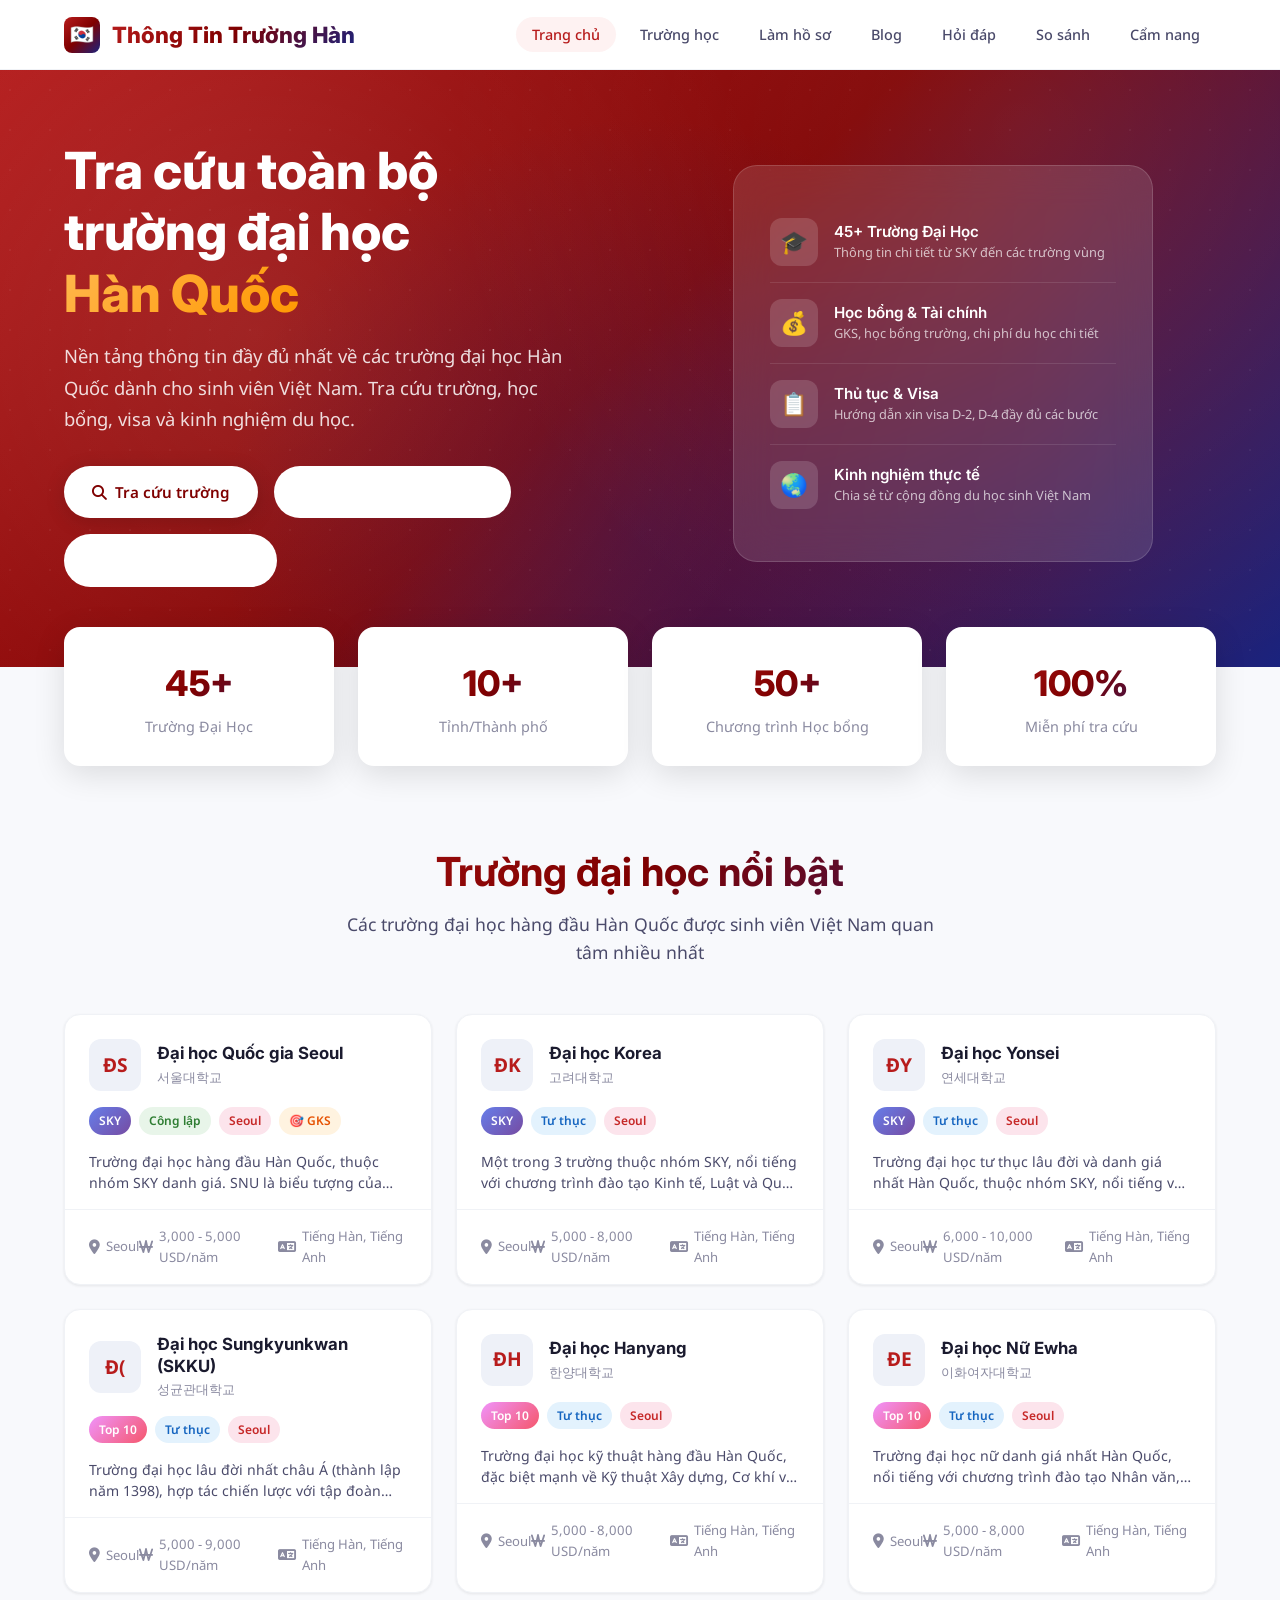
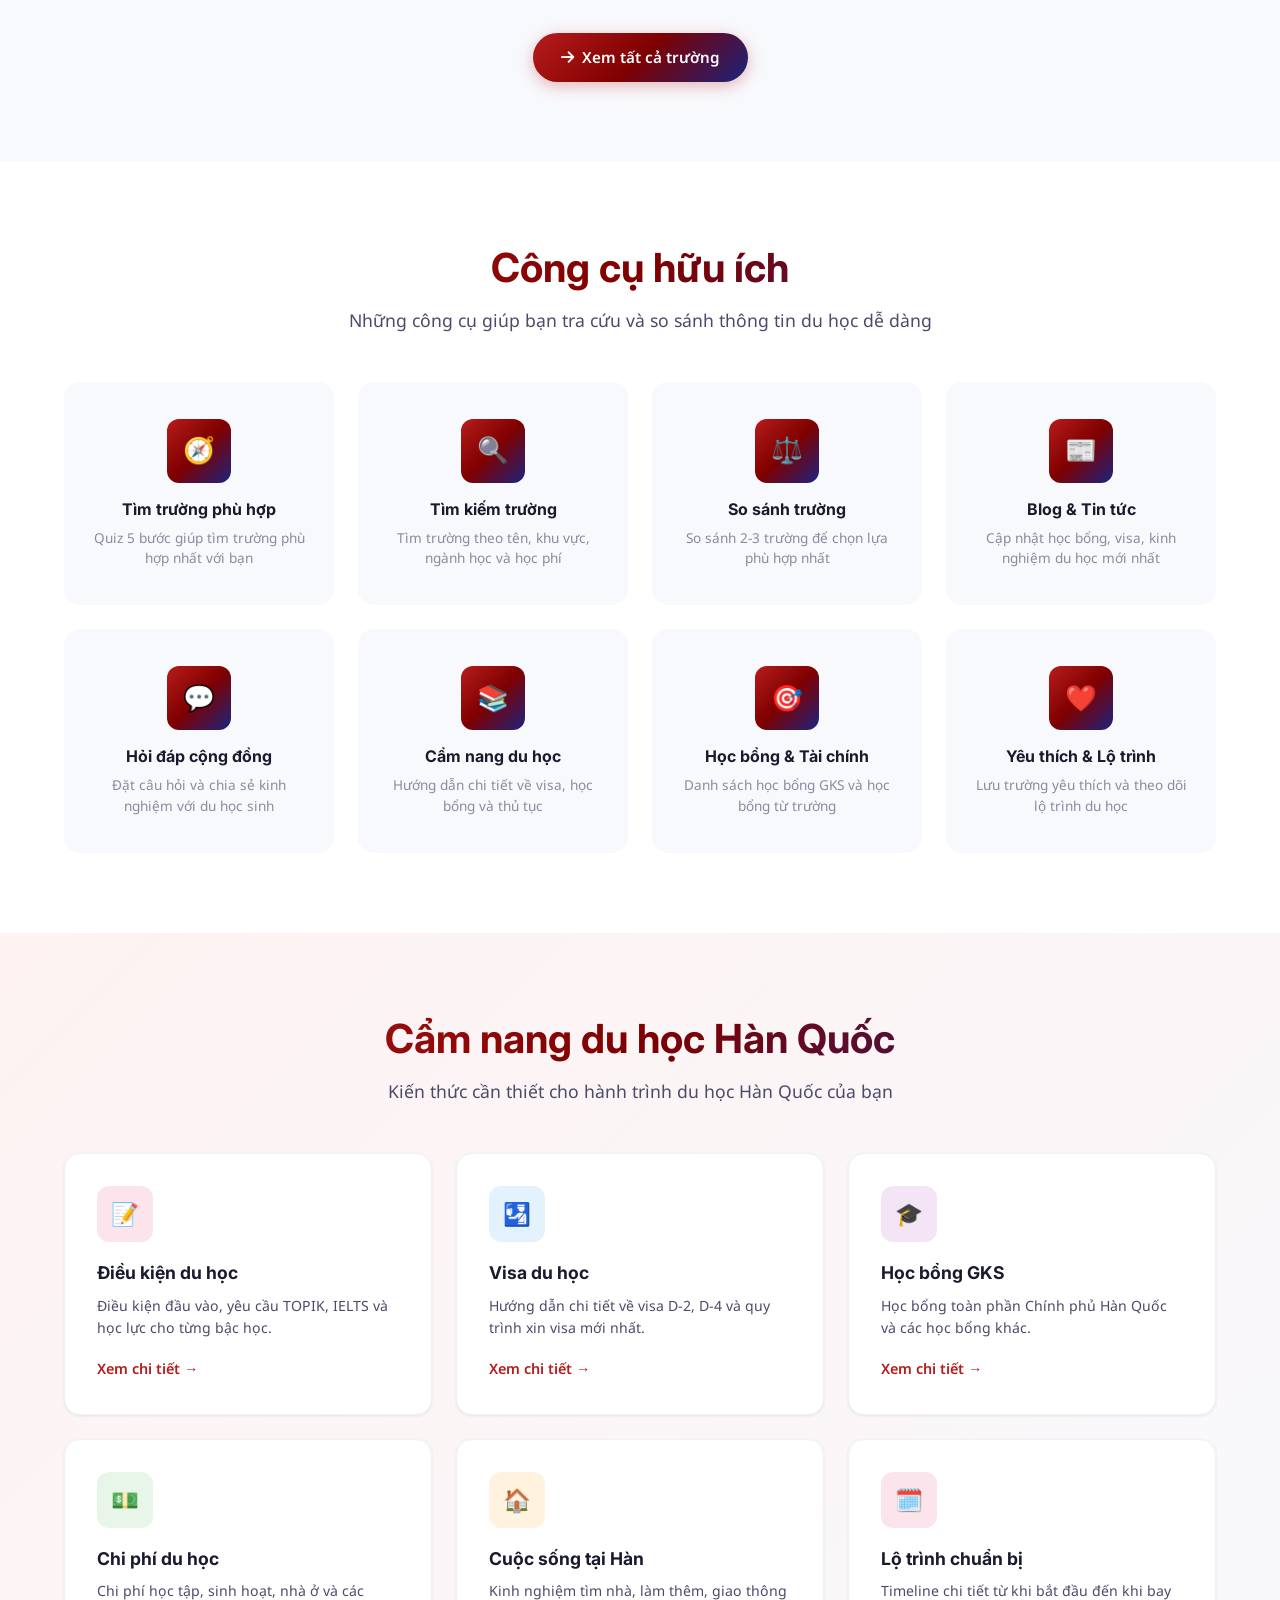
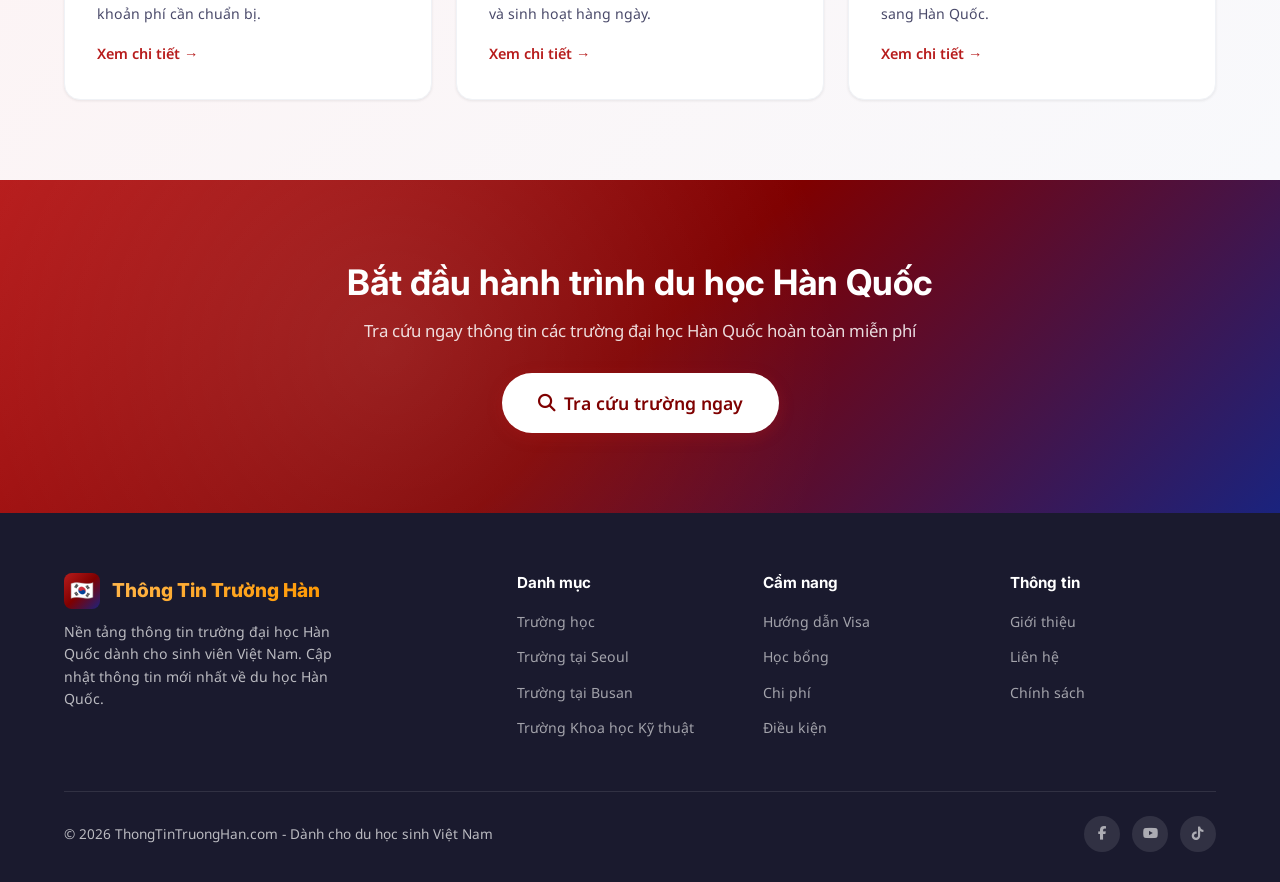
==== commit 78eaad6c: "Thêm tính năng Làm hồ sơ du học + cập nhật domain thành hansarang.vercel.app" ====
--- a/index.html
+++ b/index.html
@@ -17,13 +17,13 @@
     <meta name="description" content="Trang thông tin toàn diện về các trường đại học Hàn Quốc dành cho du học sinh Việt Nam. Tra cứu thông tin trường, học bổng, visa và cẩm nang du học Hàn Quốc.">
     <meta name="keywords" content="du học Hàn Quốc, trường đại học Hàn Quốc, học bổng Hàn Quốc, visa du học Hàn Quốc, du học sinh Việt Nam tại Hàn Quốc, thông tin trường Hàn">
     <meta name="robots" content="index, follow">
-    <link rel="canonical" href="https://thongtintruonghan.com/">
+    <link rel="canonical" href="https://hansarang.vercel.app/">
     
     <!-- Open Graph -->
     <meta property="og:type" content="website">
     <meta property="og:title" content="Thông Tin Trường Hàn - Tra cứu trường đại học Hàn Quốc cho du học sinh Việt Nam">
     <meta property="og:description" content="Trang thông tin toàn diện về các trường đại học Hàn Quốc dành cho du học sinh Việt Nam. Tra cứu trường, học bổng, visa và cẩm nang du học.">
-    <meta property="og:url" content="https://thongtintruonghan.com/">
+    <meta property="og:url" content="https://hansarang.vercel.app/">
     <meta property="og:locale" content="vi_VN">
     <meta property="og:site_name" content="Thông Tin Trường Hàn">
     
@@ -41,12 +41,12 @@
         "@context": "https://schema.org",
         "@type": "WebSite",
         "name": "Thông Tin Trường Hàn",
-        "url": "https://thongtintruonghan.com/",
+        "url": "https://hansarang.vercel.app/",
         "description": "Nền tảng thông tin trường đại học Hàn Quốc dành cho du học sinh Việt Nam",
         "inLanguage": "vi",
         "potentialAction": {
             "@type": "SearchAction",
-            "target": "https://thongtintruonghan.com/truong-hoc.html?search={search_term_string}",
+            "target": "https://hansarang.vercel.app/truong-hoc.html?search={search_term_string}",
             "query-input": "required name=search_term_string"
         }
     }
@@ -56,7 +56,7 @@
         "@context": "https://schema.org",
         "@type": "Organization",
         "name": "Thông Tin Trường Hàn",
-        "url": "https://thongtintruonghan.com/",
+        "url": "https://hansarang.vercel.app/",
         "description": "Nền tảng thông tin trường đại học Hàn Quốc dành cho du học sinh Việt Nam",
         "foundingDate": "2026",
         "numberOfEmployees": {"@type": "QuantitativeValue", "minValue": 1, "maxValue": 5}
@@ -72,7 +72,7 @@
             "@type": "ListItem",
             "position": 1,
             "name": "Trang chủ",
-            "item": "https://thongtintruonghan.com/"
+            "item": "https://hansarang.vercel.app/"
         }]
     }
     </script>
@@ -89,6 +89,7 @@
             <ul class="nav-links" id="navLinks">
                 <li><a href="index.html" class="active">Trang chủ</a></li>
                 <li><a href="truong-hoc.html">Trường học</a></li>
+                <li><a href="ho-so.html">Làm hồ sơ</a></li>
                 <li><a href="blog.html">Blog</a></li>
                 <li><a href="hoi-dap.html">Hỏi đáp</a></li>
                 <li><a href="truong-hoc.html?compare=true">So sánh</a></li>
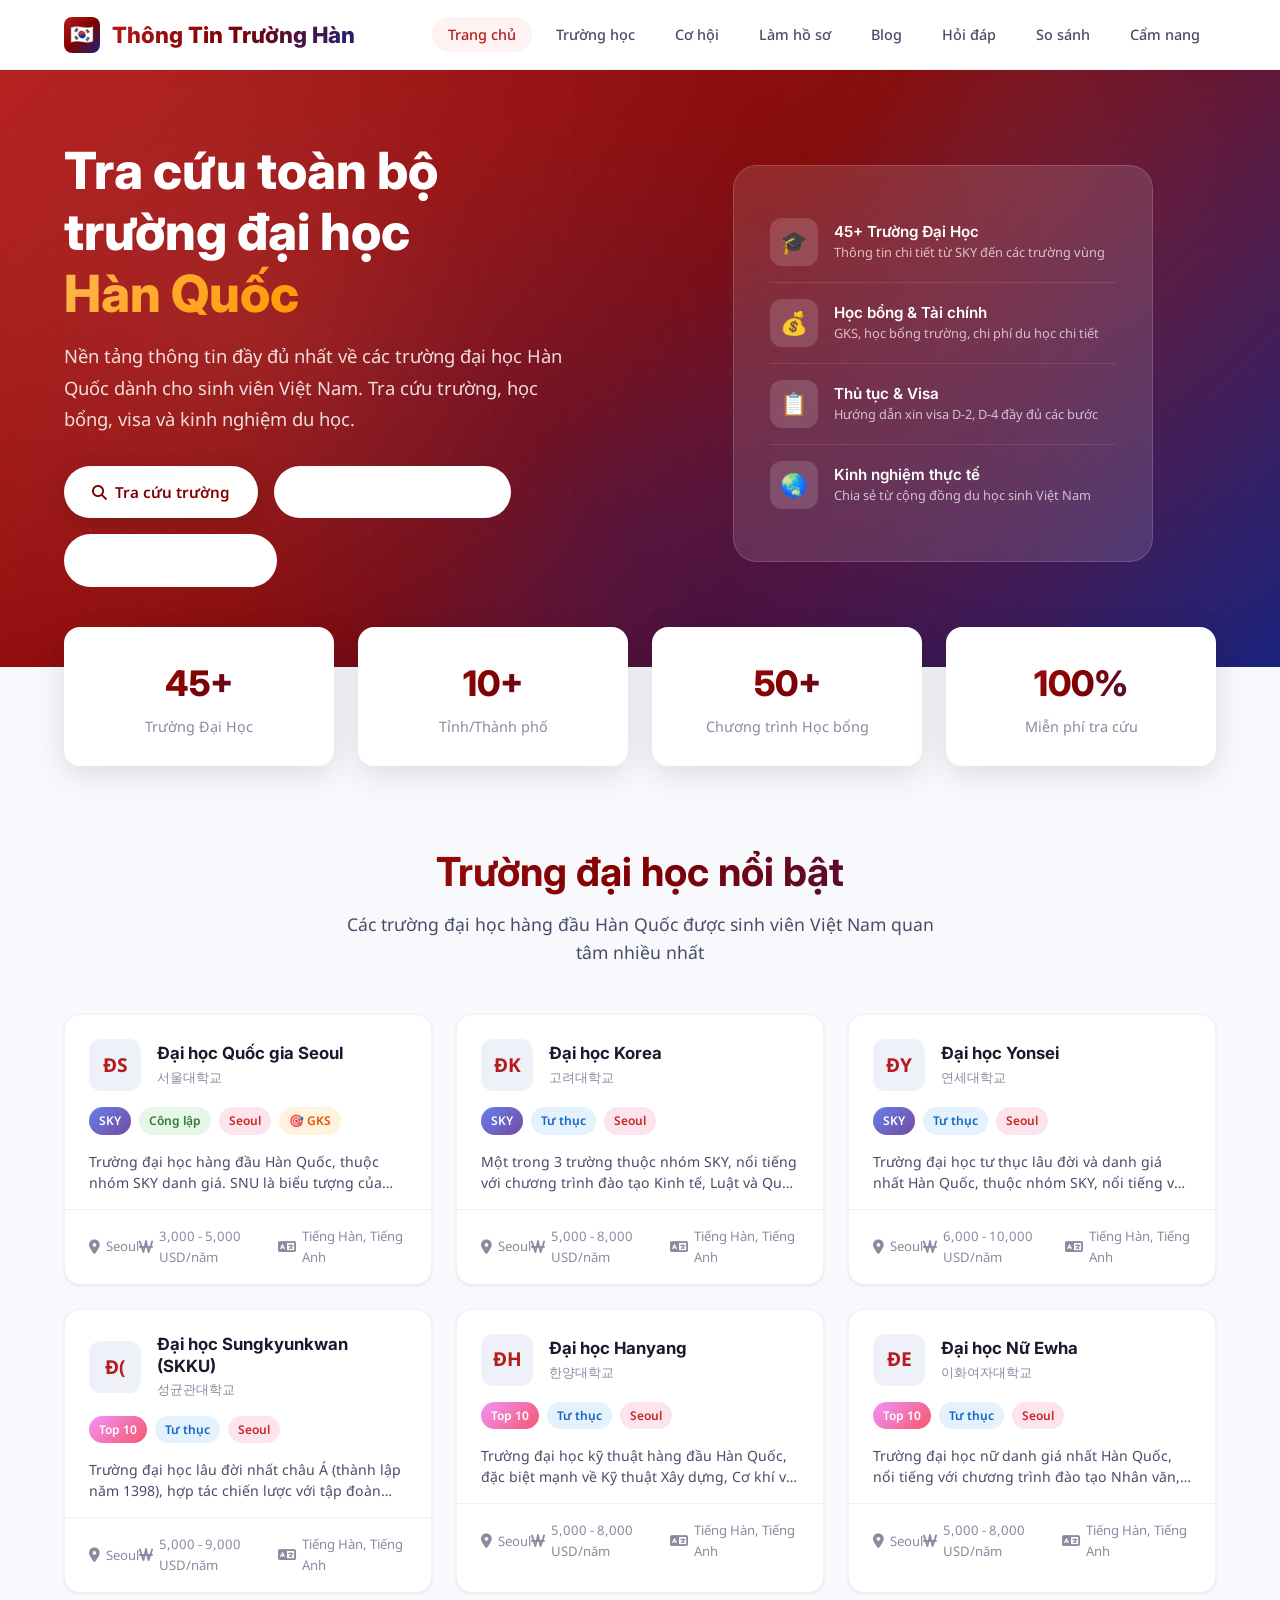
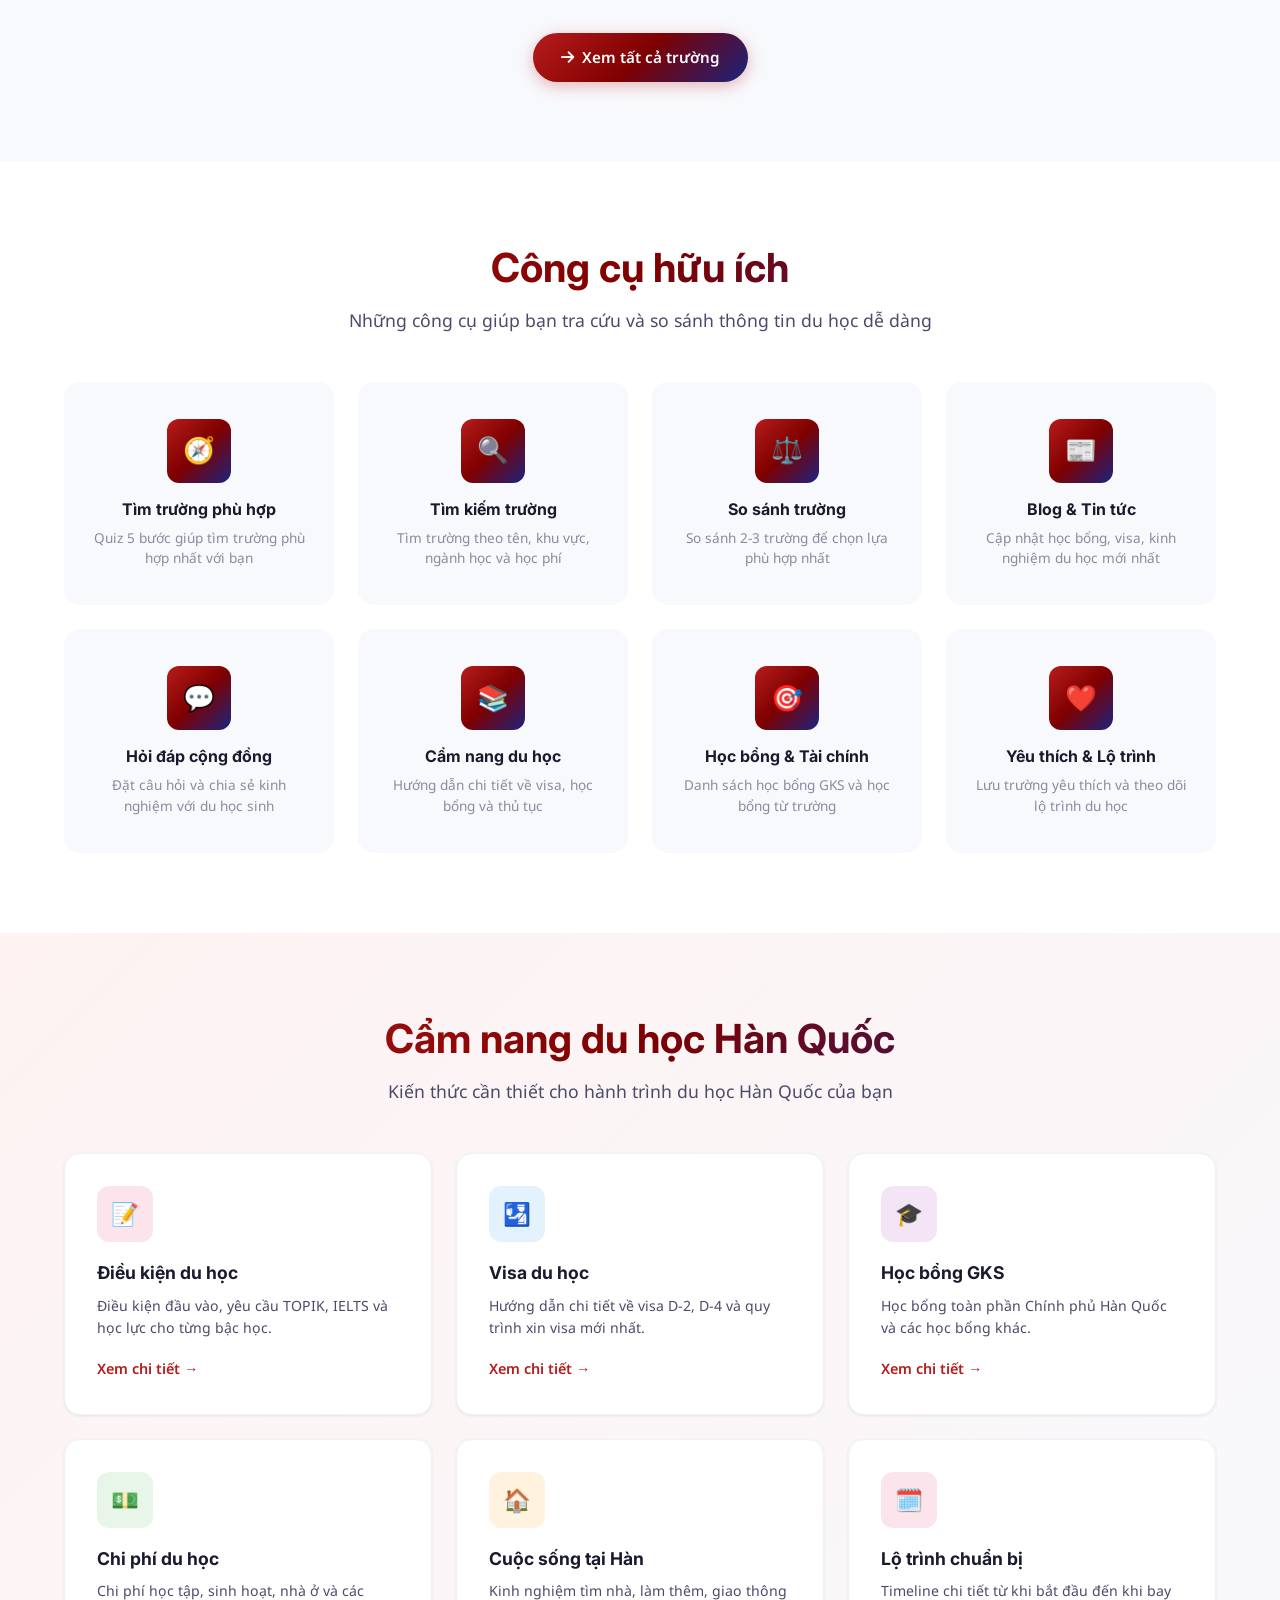
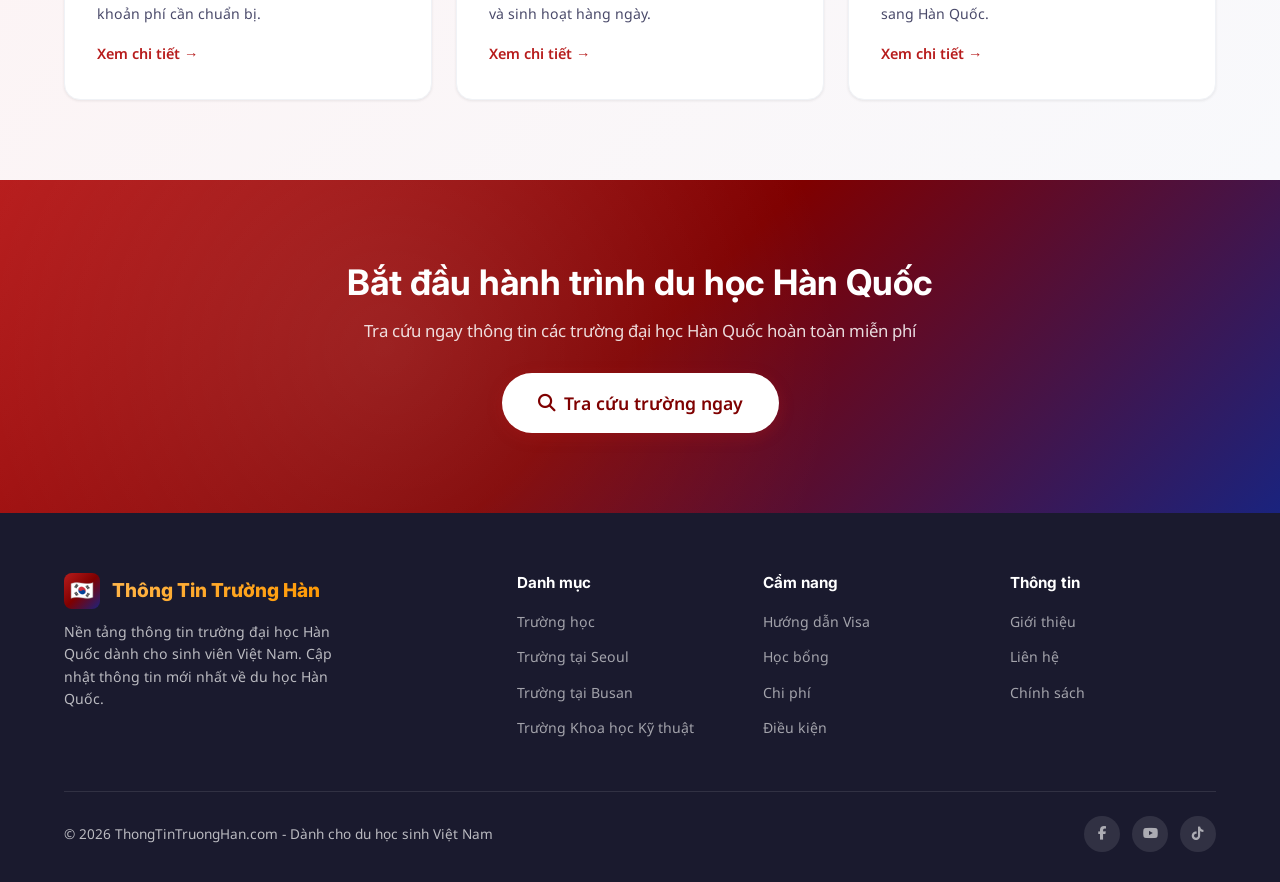
==== commit 9044f55c: "Thêm công cụ tính cơ hội trúng tuyển - match GPA/TOPIK/IELTS/budget với 45+ trường ĐH Hàn Quốc" ====
--- a/index.html
+++ b/index.html
@@ -89,6 +89,7 @@
             <ul class="nav-links" id="navLinks">
                 <li><a href="index.html" class="active">Trang chủ</a></li>
                 <li><a href="truong-hoc.html">Trường học</a></li>
+                <li><a href="cong-cu.html">Cơ hội</a></li>
                 <li><a href="ho-so.html">Làm hồ sơ</a></li>
                 <li><a href="blog.html">Blog</a></li>
                 <li><a href="hoi-dap.html">Hỏi đáp</a></li>
